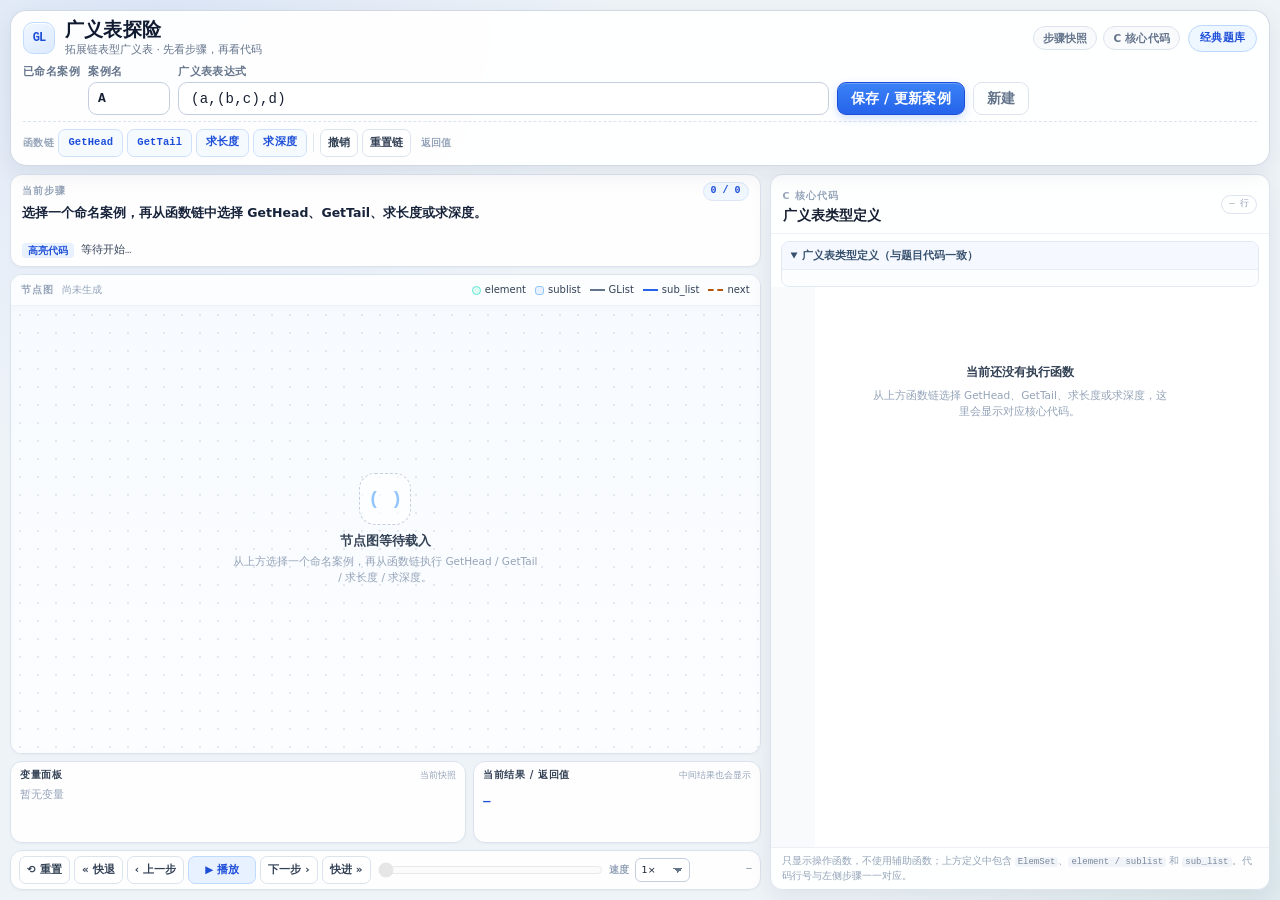
==== index.html @ a506e8ca "Initial commit" ====
<!DOCTYPE html>
<html lang="zh-CN">
<head>
  <meta charset="UTF-8">
  <meta name="viewport" content="width=device-width, initial-scale=1.0">
  <meta name="color-scheme" content="light">
  <title>广义表探险 · 扩展链表分步可视化</title>
  <link rel="stylesheet" href="style.css">
</head>
<body>
  <div class="app-shell">
    <header class="app-header">
      <div class="brand-row">
        <div class="brand">
          <div class="brand-mark" aria-hidden="true">GL</div>
          <div class="brand-copy">
            <h1>广义表探险</h1>
            <p>拓展链表型广义表 · 先看步骤，再看代码</p>
          </div>
        </div>
        <div class="header-actions">
          <div class="header-pills" aria-label="功能摘要">
            <span class="pill">步骤快照</span>
            <span class="pill">C 核心代码</span>
          </div>
          <button id="quizOpenBtn" class="pill pill-button pill-accent" type="button">经典题库</button>
        </div>
      </div>

      <form id="caseForm" class="case-row" autocomplete="off">
        <div class="case-picker">
          <span class="field-label">已命名案例</span>
          <div id="caseChips" class="case-chips" role="group" aria-label="选择已命名广义表案例"></div>
        </div>
        <label class="field case-name-field" for="caseNameInput">
          <span class="field-label">案例名</span>
          <input
            id="caseNameInput"
            name="caseName"
            type="text"
            maxlength="12"
            spellcheck="false"
            autocomplete="off"
            value="A"
            placeholder="A"
          >
        </label>
        <label class="field field-expression" for="exprInput">
          <span class="field-label">广义表表达式</span>
          <input
            id="exprInput"
            name="expression"
            type="text"
            value="(a,(b,c),d)"
            spellcheck="false"
            autocomplete="off"
            placeholder="例如：(a,(b,c),d)"
          >
        </label>
        <button id="saveCaseBtn" class="btn btn-primary" type="submit">保存 / 更新案例</button>
        <button id="newCaseBtn" class="btn btn-ghost" type="button">新建</button>
        <span id="caseFeedback" class="case-feedback" aria-live="polite"></span>
      </form>

      <div id="errorBanner" class="error-banner" role="alert" aria-live="polite" hidden></div>

      <section class="function-strip" aria-label="广义表函数链与返回值">
        <div class="function-buttons" id="functionButtons">
          <span class="strip-label">函数链</span>
          <button class="btn fn-btn" type="button" data-operation="head" title="取当前表的第一个元素">GetHead</button>
          <button class="btn fn-btn" type="button" data-operation="tail" title="取当前表首元素之后的剩余表">GetTail</button>
          <button class="btn fn-btn" type="button" data-operation="length" title="求当前表的顶层长度">求长度</button>
          <button class="btn fn-btn" type="button" data-operation="depth" title="求当前表的深度">求深度</button>
          <span class="function-separator" aria-hidden="true"></span>
          <button id="undoChainBtn" class="btn btn-control" type="button" title="撤销函数链最后一层">撤销</button>
          <button id="resetChainBtn" class="btn btn-control" type="button" title="回到当前命名案例">重置链</button>
        </div>
        <div class="chain-view">
          <span class="chain-caption">返回值</span>
          <div id="chainTrail" class="chain-trail" aria-live="polite"></div>
        </div>
      </section>
    </header>

    <main class="workspace">
      <section class="visual-column" aria-label="广义表可视化区">
        <section class="step-panel" aria-label="当前步骤">
          <div class="step-topline">
            <span class="eyebrow">当前步骤</span>
            <span id="stepCounter" class="step-counter">0 / 0</span>
          </div>
          <p id="stepDesc" class="step-desc">选择一个命名案例，再从函数链中选择 GetHead、GetTail、求长度或求深度。</p>
          <p class="code-hint-row">
            <span class="code-hint-label">高亮代码</span>
            <code id="codeHint">等待开始…</code>
          </p>
        </section>

        <section class="diagram-card" aria-label="节点图画布">
          <div class="diagram-toolbar">
            <div class="diagram-title">
              <span class="eyebrow">节点图</span>
              <span id="diagramSummary" class="diagram-summary">尚未生成</span>
            </div>
            <div class="legend" aria-label="图例">
              <span class="legend-item"><i class="legend-dot legend-dot-atom"></i>element</span>
              <span class="legend-item"><i class="legend-dot legend-dot-list"></i>sublist</span>
              <span class="legend-item"><i class="legend-line legend-line-root"></i>GList</span>
              <span class="legend-item"><i class="legend-line legend-line-child"></i>sub_list</span>
              <span class="legend-item"><i class="legend-line legend-line-next"></i>next</span>
            </div>
          </div>
          <div id="diagramViewport" class="diagram-viewport">
            <div id="diagramStage" class="diagram-stage">
              <div id="layerLayer" class="layer-layer" aria-hidden="true"></div>
              <svg id="edgeLayer" class="edge-layer" aria-hidden="true">
                <defs>
                  <marker id="arrow-root" viewBox="0 0 10 10" refX="8.5" refY="5" markerWidth="6" markerHeight="6" orient="auto-start-reverse">
                    <path d="M 0 0 L 10 5 L 0 10 z" fill="#64748b"></path>
                  </marker>
                  <marker id="arrow-child" viewBox="0 0 10 10" refX="8.5" refY="5" markerWidth="6" markerHeight="6" orient="auto-start-reverse">
                    <path d="M 0 0 L 10 5 L 0 10 z" fill="#2563eb"></path>
                  </marker>
                  <marker id="arrow-next" viewBox="0 0 10 10" refX="8.5" refY="5" markerWidth="6" markerHeight="6" orient="auto-start-reverse">
                    <path d="M 0 0 L 10 5 L 0 10 z" fill="#b45309"></path>
                  </marker>
                  <marker id="arrow-hot" viewBox="0 0 10 10" refX="8.5" refY="5" markerWidth="7" markerHeight="7" orient="auto-start-reverse">
                    <path d="M 0 0 L 10 5 L 0 10 z" fill="#dc2626"></path>
                  </marker>
                </defs>
              </svg>
              <div id="nodeLayer" class="node-layer"></div>
              <div id="laneLabel" class="lane-label" hidden>返回值</div>
            </div>
            <div id="canvasMetric" class="canvas-metric" hidden></div>
            <div id="canvasEmpty" class="canvas-empty">
              <span class="canvas-empty-mark" aria-hidden="true">( )</span>
              <strong>节点图等待载入</strong>
              <p>从上方选择一个命名案例，再从函数链执行 GetHead / GetTail / 求长度 / 求深度。</p>
            </div>
          </div>
        </section>

        <div class="state-grid">
          <section class="variables-panel" aria-label="变量面板">
            <div class="panel-heading">
              <h2>变量面板</h2>
              <span class="panel-note">当前快照</span>
            </div>
            <div id="variablesList" class="variables-list">
              <span class="muted">暂无变量</span>
            </div>
          </section>

          <section class="result-panel" aria-label="当前结果">
            <div class="panel-heading">
              <h2>当前结果 / 返回值</h2>
              <span class="panel-note">中间结果也会显示</span>
            </div>
            <div class="result-content">
              <span id="resultValue" class="result-value">—</span>
              <span id="returnNodeChip" class="return-node-chip" hidden></span>
            </div>
          </section>
        </div>

        <section class="playback-panel" aria-label="播放控制">
          <div class="control-buttons">
            <button id="resetBtn" class="btn btn-control" type="button" title="回到第一步并暂停">⟲ 重置</button>
            <button id="rewindBtn" class="btn btn-control" type="button" title="后退 5 步">« 快退</button>
            <button id="prevBtn" class="btn btn-control" type="button" title="上一步">‹ 上一步</button>
            <button id="playPauseBtn" class="btn btn-control btn-play" type="button" title="播放或暂停">▶ 播放</button>
            <button id="nextBtn" class="btn btn-control" type="button" title="下一步">下一步 ›</button>
            <button id="forwardBtn" class="btn btn-control" type="button" title="前进 5 步">快进 »</button>
          </div>
          <div class="timeline-row">
            <label class="sr-only" for="progressSlider">步骤进度</label>
            <input id="progressSlider" class="progress-slider" type="range" min="0" max="0" step="1" value="0" disabled>
            <label class="speed-label" for="speedSelect">速度</label>
            <select id="speedSelect" class="speed-select">
              <option value="0.5">0.5×</option>
              <option value="1" selected>1×</option>
              <option value="1.5">1.5×</option>
              <option value="2">2×</option>
            </select>
            <span id="stepProgressText" class="step-progress-text">—</span>
          </div>
        </section>
      </section>

      <aside class="code-column" aria-label="C 语言代码区">
        <div class="code-header">
          <div>
            <span class="eyebrow">C 核心代码</span>
            <h2 id="codeTitle">广义表类型定义</h2>
          </div>
          <span id="codeTotal" class="code-total">— 行</span>
        </div>
        <details id="typeDefDetails" class="type-def" open>
          <summary>广义表类型定义（与题目代码一致）</summary>
          <pre id="typeDefCode" class="type-def__code"></pre>
        </details>
        <div id="codeScroll" class="code-scroll" tabindex="0" aria-label="可滚动的当前操作核心代码">
          <div id="codeLines" class="code-lines"></div>
          <div id="codeEmpty" class="code-empty">
            <strong>当前还没有执行函数</strong>
            <span>从上方函数链选择 GetHead、GetTail、求长度或求深度，这里会显示对应核心代码。</span>
          </div>
        </div>
        <p class="code-footnote">只显示操作函数，不使用辅助函数；上方定义中包含 <code>ElemSet</code>、<code>element / sublist</code> 和 <code>sub_list</code>。代码行号与左侧步骤一一对应。</p>
      </aside>
    </main>
  </div>

  <div id="quizModal" class="quiz-modal" hidden>
    <div class="quiz-backdrop" data-quiz-close></div>
    <section class="quiz-dialog" role="dialog" aria-modal="true" aria-labelledby="quizTitle" aria-describedby="quizIntro">
      <header class="quiz-header">
        <div class="quiz-heading">
          <span class="eyebrow">经典题库 · 自主学习</span>
          <h2 id="quizTitle">广义表常见考点</h2>
          <p id="quizIntro">考研、期末与面试中的常见题型归纳。先思考，再展开答案；相关题目可以直接载入左侧分步演示。</p>
        </div>
        <button id="quizCloseBtn" class="btn btn-ghost quiz-close" type="button" aria-label="关闭经典题库">关闭</button>
      </header>
      <nav id="quizCategories" class="quiz-categories" aria-label="题库分类"></nav>
      <div id="quizList" class="quiz-list"></div>
      <footer class="quiz-footer">
        <strong>深度口径提示：</strong>左侧动画采用“层数口径”（原子计 1 层）；教材的“括号重数口径”通常会少一层。题目答案中会注明两种口径。
      </footer>
    </section>
  </div>

  <script src="app.js"></script>
</body>
</html>
---- style.css ----
/* =========================================================
   广义表探险 · 教学化分步可视化
   布局：顶部控制区 + 左侧节点/步骤区 + 右侧 C 代码区
   ========================================================= */

:root {
  --bg: #eef3f8;
  --surface: #ffffff;
  --surface-soft: #f8fafc;
  --surface-tint: #f5f9ff;
  --ink: #172033;
  --ink-soft: #334155;
  --muted: #64748b;
  --faint: #94a3b8;
  --line: #dbe3ee;
  --line-strong: #c4cfdd;

  --blue: #2563eb;
  --blue-deep: #1d4ed8;
  --blue-soft: #e8f1ff;
  --blue-line: #93c5fd;

  --teal: #0f766e;
  --teal-soft: #dff8f2;
  --teal-line: #5eead4;

  --amber: #b45309;
  --amber-soft: #fff4db;
  --amber-line: #f7c873;
  --hot: #ea580c;

  --danger: #b42318;
  --danger-soft: #fff0ee;
  --danger-line: #f4b4ad;

  --success: #157347;
  --success-soft: #e8f7ee;

  --shadow-sm: 0 1px 2px rgba(15, 23, 42, 0.04);
  --shadow-md: 0 8px 24px rgba(15, 23, 42, 0.07);
  --shadow-lg: 0 18px 50px rgba(15, 23, 42, 0.11);

  --radius-sm: 8px;
  --radius-md: 12px;
  --radius-lg: 16px;

  --sans: "Segoe UI", "Microsoft YaHei", "PingFang SC", system-ui, -apple-system, sans-serif;
  --mono: "Cascadia Mono", Consolas, "Courier New", monospace;
}

* {
  box-sizing: border-box;
}

html,
body {
  height: 100%;
}

body {
  margin: 0;
  overflow: hidden;
  color: var(--ink);
  background:
    radial-gradient(circle at 12% 0%, rgba(37, 99, 235, 0.09), transparent 29rem),
    radial-gradient(circle at 100% 100%, rgba(15, 118, 110, 0.07), transparent 26rem),
    var(--bg);
  font-family: var(--sans);
  font-size: 14px;
  line-height: 1.45;
  -webkit-font-smoothing: antialiased;
}

button,
input,
select {
  font: inherit;
  color: inherit;
}

button {
  cursor: pointer;
}

button:disabled {
  cursor: not-allowed;
}

code,
pre {
  font-family: var(--mono);
}

[hidden] {
  display: none !important;
}

.sr-only {
  position: absolute;
  width: 1px;
  height: 1px;
  padding: 0;
  margin: -1px;
  overflow: hidden;
  clip: rect(0, 0, 0, 0);
  white-space: nowrap;
  border: 0;
}

/* ---------- 整体框架 ---------- */

.app-shell {
  display: flex;
  flex-direction: column;
  gap: 8px;
  height: 100vh;
  height: 100dvh;
  min-height: 560px;
  padding: 10px;
}

.app-header {
  position: relative;
  z-index: 5;
  flex: 0 0 auto;
  padding: 8px 12px;
  border: 1px solid rgba(196, 207, 221, 0.78);
  border-radius: var(--radius-lg);
  background: rgba(255, 255, 255, 0.94);
  box-shadow: var(--shadow-md);
  backdrop-filter: blur(10px);
}

.brand-row {
  display: flex;
  align-items: center;
  justify-content: space-between;
  gap: 16px;
  min-height: 30px;
}

.brand {
  display: flex;
  align-items: center;
  gap: 10px;
  min-width: 0;
}

.brand-mark {
  display: grid;
  flex: 0 0 auto;
  place-items: center;
  width: 32px;
  height: 32px;
  border: 1px solid #bfdbfe;
  border-radius: 10px;
  color: var(--blue-deep);
  background: linear-gradient(145deg, #f0f7ff, #dbeafe);
  box-shadow: inset 0 1px 0 #fff;
  font-family: var(--mono);
  font-size: 12px;
  font-weight: 800;
  letter-spacing: -0.08em;
}

.brand-copy {
  min-width: 0;
}

.brand-copy h1 {
  margin: 0;
  color: #101b31;
  font-size: 19px;
  font-weight: 750;
  letter-spacing: 0.01em;
  line-height: 1.15;
}

.brand-copy p {
  margin: 1px 0 0;
  overflow: hidden;
  color: var(--muted);
  font-size: 11px;
  text-overflow: ellipsis;
  white-space: nowrap;
}

.header-actions {
  display: flex;
  flex: 0 0 auto;
  align-items: center;
  gap: 8px;
}

.header-pills {
  display: flex;
  flex-wrap: wrap;
  gap: 6px;
  justify-content: flex-end;
}

.pill {
  display: inline-flex;
  align-items: center;
  height: 24px;
  padding: 0 9px;
  border: 1px solid var(--line);
  border-radius: 999px;
  color: var(--muted);
  background: var(--surface-soft);
  font-size: 10.5px;
  font-weight: 650;
  letter-spacing: 0.02em;
  white-space: nowrap;
}

.pill-accent {
  border-color: #c7ddff;
  color: var(--blue-deep);
  background: var(--blue-soft);
}

.pill-button {
  height: 27px;
  padding: 0 11px;
  border-color: #bcd7ff;
  background: #eef6ff;
  font-size: 11px;
  cursor: pointer;
  transition: background 150ms ease, border-color 150ms ease, transform 120ms ease;
}

.pill-button:hover {
  border-color: var(--blue);
  background: #dfeeff;
  transform: translateY(-1px);
}

.pill-button:focus-visible {
  outline: 3px solid rgba(37, 99, 235, 0.22);
  outline-offset: 2px;
}

/* ---------- 输入与操作 ---------- */

.runner-row {
  display: flex;
  align-items: flex-end;
  gap: 8px;
  margin-top: 6px;
}

.field {
  display: flex;
  flex-direction: column;
  gap: 3px;
  min-width: 0;
}

.field-expression {
  flex: 1 1 auto;
}

.field-operation {
  flex: 0 0 166px;
}

.field-label {
  color: var(--muted);
  font-size: 10.5px;
  font-weight: 700;
  letter-spacing: 0.04em;
}

input[type="text"],
select {
  height: 33px;
  min-width: 0;
  border: 1px solid var(--line-strong);
  border-radius: 9px;
  outline: none;
  background: #fff;
  color: var(--ink);
  transition: border-color 150ms ease, box-shadow 150ms ease, background 150ms ease;
}

input[type="text"] {
  width: 100%;
  padding: 0 12px;
  font-family: var(--mono);
  font-size: 14px;
  letter-spacing: 0.015em;
}

input[type="text"]::placeholder {
  color: #a3afbf;
}

select {
  width: 100%;
  padding: 0 31px 0 10px;
  appearance: none;
  background-image:
    linear-gradient(45deg, transparent 50%, var(--muted) 50%),
    linear-gradient(135deg, var(--muted) 50%, transparent 50%);
  background-position:
    calc(100% - 15px) 15px,
    calc(100% - 10px) 15px;
  background-repeat: no-repeat;
  background-size: 5px 5px, 5px 5px;
  font-size: 13px;
}

input[type="text"]:focus,
select:focus-visible {
  border-color: var(--blue);
  box-shadow: 0 0 0 3px rgba(37, 99, 235, 0.12);
}

input[type="text"][aria-invalid="true"] {
  border-color: var(--danger-line);
  background: #fffafa;
  box-shadow: 0 0 0 3px rgba(180, 35, 24, 0.08);
}

input[type="text"][aria-invalid="true"]:focus {
  border-color: var(--danger);
}

.btn {
  display: inline-flex;
  align-items: center;
  justify-content: center;
  gap: 5px;
  height: 33px;
  padding: 0 13px;
  border: 1px solid transparent;
  border-radius: 9px;
  font-weight: 650;
  letter-spacing: 0.01em;
  user-select: none;
  transition:
    background 150ms ease,
    border-color 150ms ease,
    color 150ms ease,
    box-shadow 150ms ease,
    transform 120ms ease;
}

.btn:hover:not(:disabled) {
  transform: translateY(-1px);
}

.btn:active:not(:disabled) {
  transform: translateY(0);
}

.btn:focus-visible,
.quiz-tab:focus-visible,
.quiz-action:focus-visible,
.code-nav-btn:focus-visible,
.progress-slider:focus-visible {
  outline: 3px solid rgba(37, 99, 235, 0.22);
  outline-offset: 2px;
}

.btn:disabled {
  opacity: 0.42;
  transform: none;
  box-shadow: none;
}

.btn-primary {
  border-color: #1d4ed8;
  color: #fff;
  background: linear-gradient(180deg, #3b82f6, #2563eb);
  box-shadow: 0 3px 9px rgba(37, 99, 235, 0.22), inset 0 1px 0 rgba(255, 255, 255, 0.24);
}

.btn-primary:hover:not(:disabled) {
  background: linear-gradient(180deg, #3f86f8, #1f57d8);
}

.btn-start {
  flex: 0 0 auto;
  height: 33px;
  padding: 0 17px;
  white-space: nowrap;
}

.btn-icon {
  font-size: 10px;
  transform: translateY(0.5px);
}

.btn-secondary {
  border-color: var(--blue-line);
  color: var(--blue-deep);
  background: var(--blue-soft);
}

.btn-secondary:hover:not(:disabled) {
  border-color: var(--blue);
  background: #dbeafe;
}

.btn-ghost {
  border-color: var(--line);
  color: var(--muted);
  background: transparent;
}

.btn-ghost:hover:not(:disabled) {
  border-color: var(--line-strong);
  color: var(--ink-soft);
  background: var(--surface-soft);
}

.btn-small {
  height: 26px;
  padding: 0 8px;
  border-radius: 7px;
  font-size: 11px;
}

.input-hint {
  flex: 0 0 auto;
  max-width: 180px;
  margin: 0 0 3px;
  color: var(--faint);
  font-size: 10.5px;
  line-height: 1.35;
}

.input-hint code {
  color: var(--muted);
  font-size: 10.5px;
}

/* ---------- 命名案例与函数链 ---------- */

.case-row {
  display: flex;
  align-items: flex-end;
  gap: 8px;
  margin-top: 6px;
}

.case-picker {
  display: flex;
  flex: 0 0 auto;
  flex-direction: column;
  gap: 3px;
  min-width: 0;
}

.case-chips {
  display: flex;
  align-items: center;
  gap: 4px;
  min-height: 33px;
  max-width: 220px;
  overflow-x: auto;
  padding: 2px 0;
  scrollbar-width: thin;
}

.case-chip {
  flex: 0 0 auto;
  height: 25px;
  padding: 0 8px;
  border: 1px solid var(--line);
  border-radius: 7px;
  color: var(--muted);
  background: #fbfdff;
  font-family: var(--mono);
  font-size: 10px;
  font-weight: 750;
  white-space: nowrap;
  transition: background 150ms ease, border-color 150ms ease, color 150ms ease;
}

.case-chip:hover {
  border-color: var(--blue-line);
  color: var(--blue-deep);
  background: var(--blue-soft);
}

.case-chip.is-active {
  border-color: var(--blue);
  color: #fff;
  background: var(--blue);
}

.case-name-field {
  flex: 0 0 82px;
}

.case-name-field input {
  padding: 0 9px;
  font-family: var(--mono);
  font-size: 13px;
  font-weight: 700;
}

.case-row .btn {
  flex: 0 0 auto;
  height: 33px;
}

.case-feedback {
  flex: 1 1 80px;
  min-width: 0;
  max-width: 220px;
  overflow: hidden;
  padding-bottom: 8px;
  color: var(--success);
  font-size: 10.5px;
  font-weight: 650;
  text-overflow: ellipsis;
  white-space: nowrap;
}

.case-feedback.is-error {
  color: var(--danger);
}

.function-strip {
  display: flex;
  align-items: center;
  gap: 10px;
  min-height: 36px;
  margin-top: 6px;
  padding-top: 6px;
  border-top: 1px dashed var(--line);
}

.function-buttons {
  display: flex;
  flex: 0 0 auto;
  align-items: center;
  gap: 4px;
  min-width: 0;
}

.strip-label {
  flex: 0 0 auto;
  color: var(--faint);
  font-size: 9.5px;
  font-weight: 750;
  letter-spacing: 0.05em;
  white-space: nowrap;
}

.fn-btn {
  height: 28px;
  padding: 0 9px;
  border: 1px solid #cfe0fa;
  border-radius: 7px;
  color: var(--blue-deep);
  background: #f5faff;
  font-family: var(--mono);
  font-size: 10.5px;
  font-weight: 700;
  white-space: nowrap;
}

.fn-btn:hover:not(:disabled) {
  border-color: var(--blue);
  background: var(--blue-soft);
}

.fn-btn:disabled {
  opacity: 0.42;
}

.function-separator {
  width: 1px;
  height: 19px;
  margin: 0 2px;
  background: #e2e8f0;
}

.function-buttons .btn-control {
  height: 28px;
}

.chain-view {
  display: flex;
  flex: 1 1 auto;
  align-items: center;
  gap: 6px;
  min-width: 0;
  overflow: hidden;
}

.chain-caption {
  flex: 0 0 auto;
  color: var(--faint);
  font-size: 9.5px;
  font-weight: 700;
  white-space: nowrap;
}

.chain-trail {
  display: flex;
  flex: 1 1 auto;
  align-items: center;
  gap: 4px;
  min-width: 0;
  overflow-x: auto;
  padding: 2px 0;
  scrollbar-width: thin;
}

.chain-node {
  display: inline-flex;
  flex: 0 0 auto;
  align-items: center;
  gap: 5px;
  max-width: 270px;
  height: 25px;
  padding: 0 7px;
  border: 1px solid #dce7f3;
  border-radius: 6px;
  color: var(--ink-soft);
  background: #fbfdff;
  font-size: 9.5px;
  cursor: pointer;
  transition: border-color 150ms ease, background 150ms ease;
}

.chain-node:hover {
  border-color: var(--blue-line);
  background: #f5faff;
}

.chain-node.is-current {
  border-color: #efc47d;
  background: #fff9ed;
}

.chain-node__op {
  flex: 0 0 auto;
  color: var(--blue-deep);
  font-family: var(--mono);
  font-weight: 750;
}

.chain-node__value {
  overflow: hidden;
  color: var(--ink-soft);
  font-family: var(--mono);
  text-overflow: ellipsis;
  white-space: nowrap;
}

.chain-arrow {
  flex: 0 0 auto;
  color: #a9b5c5;
  font-family: var(--mono);
  font-size: 10px;
}

.chain-empty {
  color: var(--faint);
  font-size: 10px;
}

/* ---------- 错误提示 ---------- */

.error-banner {
  margin-top: 8px;
  padding: 7px 10px;
  border: 1px solid var(--danger-line);
  border-radius: 8px;
  color: var(--danger);
  background: var(--danger-soft);
  font-size: 12px;
  font-weight: 550;
}

.error-banner::before {
  content: "! ";
  font-weight: 800;
}

/* ---------- 工作区 60 / 40 ---------- */

.workspace {
  display: grid;
  flex: 1 1 auto;
  grid-template-columns: minmax(0, 3fr) minmax(0, 2fr);
  gap: 9px;
  min-height: 0;
}

.visual-column {
  display: grid;
  grid-template-rows: auto minmax(0, 1fr) auto auto;
  gap: 7px;
  min-height: 0;
  min-width: 0;
}

.eyebrow {
  color: var(--faint);
  font-size: 9.5px;
  font-weight: 800;
  letter-spacing: 0.11em;
  text-transform: uppercase;
}

.muted {
  color: var(--faint);
  font-size: 11px;
}

/* ---------- 步骤信息 ---------- */

.step-panel {
  min-width: 0;
  padding: 7px 11px 8px;
  border: 1px solid var(--line);
  border-radius: var(--radius-md);
  background: rgba(255, 255, 255, 0.95);
  box-shadow: var(--shadow-sm);
}

.step-topline {
  display: flex;
  align-items: center;
  justify-content: space-between;
  gap: 10px;
}

.step-counter {
  padding: 1px 7px;
  border: 1px solid #dbe7f7;
  border-radius: 999px;
  color: var(--blue-deep);
  background: #f1f7ff;
  font-family: var(--mono);
  font-size: 10px;
  font-weight: 700;
  white-space: nowrap;
}

.step-desc {
  display: -webkit-box;
  min-height: 35px;
  margin: 3px 0 4px;
  overflow: hidden;
  color: #17233a;
  font-size: 12.5px;
  font-weight: 650;
  line-height: 1.4;
  -webkit-box-orient: vertical;
  -webkit-line-clamp: 2;
}

.code-hint-row {
  display: flex;
  align-items: center;
  gap: 7px;
  min-width: 0;
  margin: 0;
  color: var(--muted);
  font-size: 10.5px;
}

.code-hint-label {
  flex: 0 0 auto;
  padding: 1px 6px;
  border-radius: 4px;
  color: var(--blue-deep);
  background: var(--blue-soft);
  font-size: 9.5px;
  font-weight: 750;
}

.code-hint-row code {
  min-width: 0;
  overflow: hidden;
  color: var(--ink-soft);
  font-size: 10.5px;
  text-overflow: ellipsis;
  white-space: nowrap;
}

/* ---------- 节点图 ---------- */

.diagram-card {
  display: flex;
  flex-direction: column;
  min-height: 0;
  min-width: 0;
  border: 1px solid var(--line);
  border-radius: var(--radius-md);
  background: rgba(255, 255, 255, 0.97);
  box-shadow: var(--shadow-sm);
  overflow: hidden;
}

.diagram-toolbar {
  display: flex;
  flex: 0 0 auto;
  align-items: center;
  justify-content: space-between;
  gap: 10px;
  min-height: 31px;
  padding: 4px 10px;
  border-bottom: 1px solid #eef2f7;
  background: #fbfdff;
}

.diagram-title {
  display: flex;
  align-items: baseline;
  gap: 8px;
  min-width: 0;
}

.diagram-summary {
  overflow: hidden;
  color: var(--faint);
  font-family: var(--mono);
  font-size: 10px;
  text-overflow: ellipsis;
  white-space: nowrap;
}

.legend {
  display: flex;
  flex: 0 0 auto;
  align-items: center;
  gap: 9px;
  color: var(--ink-soft);
  font-size: 10px;
}

.legend-item {
  display: inline-flex;
  align-items: center;
  gap: 4px;
  white-space: nowrap;
}

.legend-dot {
  display: inline-block;
  width: 9px;
  height: 9px;
  border-radius: 3px;
  border: 1px solid transparent;
}

.legend-dot-atom {
  border-color: var(--teal-line);
  border-radius: 50%;
  background: var(--teal-soft);
}

.legend-dot-list {
  border-color: var(--blue-line);
  background: var(--blue-soft);
}

.legend-line {
  display: inline-block;
  width: 15px;
  height: 0;
  border-top: 2px solid #2563eb;
}

.legend-line-root {
  border-top-color: #64748b;
}

.legend-line-next {
  border-top-color: #b45309;
  border-top-style: dashed;
}

.diagram-viewport {
  position: relative;
  flex: 1 1 auto;
  min-height: 170px;
  overflow: hidden;
  background-color: #fbfdff;
  background-image:
    radial-gradient(circle, rgba(148, 163, 184, 0.22) 1px, transparent 1.2px),
    linear-gradient(180deg, rgba(239, 246, 255, 0.32), rgba(255, 255, 255, 0.12));
  background-position: 0 0, 0 0;
  background-size: 18px 18px, 100% 100%;
}

.diagram-viewport::after {
  content: "";
  position: absolute;
  inset: 0;
  border-radius: inherit;
  box-shadow: inset 0 1px 9px rgba(15, 23, 42, 0.025);
  pointer-events: none;
}

.diagram-stage {
  position: absolute;
  top: 0;
  left: 0;
  width: 600px;
  height: 300px;
  transform-origin: 0 0;
  transition: transform 220ms ease;
}

.layer-layer {
  position: absolute;
  z-index: 0;
  inset: 0;
  pointer-events: none;
}

.layer-guide {
  position: absolute;
  left: 0;
  right: 0;
  height: 0;
  pointer-events: none;
}

.layer-guide__label {
  position: absolute;
  left: 9px;
  top: 0;
  transform: translateY(-50%);
  padding: 2px 6px;
  border: 1px solid #dce8f7;
  border-radius: 5px;
  color: #738299;
  background: rgba(250, 253, 255, 0.94);
  font-family: var(--mono);
  font-size: 8px;
  font-weight: 700;
  letter-spacing: 0.02em;
  white-space: nowrap;
  transition: color 160ms ease, border-color 160ms ease, background 160ms ease;
}

.layer-guide__line {
  position: absolute;
  left: 60px;
  right: 14px;
  top: 0;
  border-top: 1px dashed rgba(96, 165, 250, 0.22);
  transition: border-color 160ms ease;
}

.layer-guide.is-current .layer-guide__label {
  border-color: #f4bd67;
  color: var(--amber);
  background: #fff9ec;
}

.layer-guide.is-current .layer-guide__line {
  border-top-style: solid;
  border-top-color: rgba(234, 88, 12, 0.38);
}

.edge-layer {
  position: absolute;
  z-index: 1;
  inset: 0;
  width: 100%;
  height: 100%;
  overflow: visible;
  pointer-events: none;
}

.node-layer {
  position: absolute;
  z-index: 2;
  inset: 0;
}

.lane-label {
  position: absolute;
  z-index: 4;
  transform: translate(-50%, -50%);
  padding: 2px 7px;
  border: 1px dashed var(--amber-line);
  border-radius: 999px;
  color: var(--amber);
  background: rgba(255, 247, 232, 0.94);
  font-size: 9.5px;
  font-weight: 750;
  letter-spacing: 0.04em;
  white-space: nowrap;
}

.canvas-metric {
  position: absolute;
  z-index: 8;
  top: 10px;
  right: 12px;
  display: inline-flex;
  align-items: center;
  gap: 5px;
  padding: 4px 10px;
  border: 1px solid #bcd7ff;
  border-radius: 999px;
  color: var(--blue-deep);
  background: rgba(244, 250, 255, 0.95);
  box-shadow: 0 3px 10px rgba(37, 99, 235, 0.09);
  font-family: var(--mono);
  font-size: 10.5px;
  font-weight: 800;
  pointer-events: none;
}

.canvas-metric.is-depth {
  border-color: #f1d19d;
  color: #9a5a11;
  background: rgba(255, 250, 240, 0.96);
  box-shadow: 0 3px 10px rgba(180, 83, 9, 0.1);
}

.canvas-empty {
  position: absolute;
  inset: 0;
  z-index: 1;
  display: flex;
  flex-direction: column;
  align-items: center;
  justify-content: center;
  padding: 18px;
  color: var(--muted);
  text-align: center;
  pointer-events: none;
}

.canvas-empty-mark {
  display: grid;
  place-items: center;
  width: 52px;
  height: 52px;
  margin-bottom: 7px;
  border: 1px dashed var(--line-strong);
  border-radius: 16px;
  color: var(--blue-line);
  background: rgba(255, 255, 255, 0.63);
  font-family: var(--mono);
  font-size: 19px;
  font-weight: 600;
}

.canvas-empty strong {
  color: var(--ink-soft);
  font-size: 12.5px;
}

.canvas-empty p {
  max-width: 310px;
  margin: 4px 0 0;
  color: var(--faint);
  font-size: 10.5px;
  line-height: 1.5;
}

/* ---------- 节点 ---------- */

.gl-node {
  position: absolute;
  z-index: 2;
  display: flex;
  flex-direction: column;
  align-items: center;
  justify-content: center;
  width: 76px;
  height: 60px;
  padding: 4px 7px;
  overflow: visible;
  border: 2px solid var(--line-strong);
  border-radius: 13px;
  color: var(--ink);
  background: #fff;
  box-shadow: 0 3px 8px rgba(15, 23, 42, 0.1);
  transform-origin: 50% 50%;
  transition:
    transform 190ms cubic-bezier(0.2, 0.8, 0.2, 1),
    border-color 190ms ease,
    background 190ms ease,
    box-shadow 190ms ease,
    opacity 190ms ease,
    filter 190ms ease;
  will-change: transform;
  user-select: none;
}

.gl-node--atom {
  border-color: #2dd4bf;
  border-radius: 50%;
  background: linear-gradient(180deg, #f0fffc, #bff7ea);
}

.gl-node--list {
  border-color: #60a5fa;
  background: linear-gradient(180deg, #f4f9ff, #cfe5ff);
}

.gl-node--root {
  z-index: 3;
  border-color: #64748b;
  border-radius: 12px;
  background: linear-gradient(180deg, #f8fafc, #e2e8f0);
  box-shadow: 0 3px 9px rgba(51, 65, 85, 0.14);
}

.gl-node--root .node-main {
  color: #334155;
  font-family: var(--mono);
  font-size: 21px;
}

.gl-node--root .node-tag {
  color: #52637a;
}

.gl-node--synthetic {
  z-index: 3;
  border-style: dashed;
  border-color: #f0b64d;
  border-radius: 13px;
  background: linear-gradient(180deg, #fffdf6, #ffe8b4);
}

.node-id {
  max-width: 100%;
  overflow: hidden;
  color: #4d6079;
  font-family: var(--mono);
  font-size: 10px;
  font-weight: 800;
  letter-spacing: 0.025em;
  line-height: 1.1;
  text-overflow: ellipsis;
  white-space: nowrap;
}

.node-main {
  max-width: 100%;
  overflow: hidden;
  margin: 2px 0;
  color: #172033;
  font-size: 19px;
  font-weight: 800;
  line-height: 1.08;
  text-overflow: ellipsis;
  white-space: nowrap;
}

.gl-node--atom .node-main {
  color: #075e56;
  font-family: var(--mono);
  font-size: 20px;
}

.gl-node--list .node-main {
  color: #1e4f9c;
  font-size: 16px;
}

.gl-node--synthetic .node-main {
  color: #96500a;
  font-size: 14px;
}

.node-tag {
  max-width: 100%;
  overflow: hidden;
  color: #5d6e84;
  font-family: var(--mono);
  font-size: 8.5px;
  font-weight: 700;
  letter-spacing: 0.02em;
  line-height: 1.1;
  text-overflow: ellipsis;
  white-space: nowrap;
}

.node-child-ref {
  max-width: 100%;
  overflow: hidden;
  color: #9a5a11;
  font-family: var(--mono);
  font-size: 8px;
  font-weight: 650;
  line-height: 1.1;
  text-overflow: ellipsis;
  white-space: nowrap;
}

.node-badge {
  position: absolute;
  z-index: 4;
  top: -8px;
  left: -8px;
  display: inline-flex;
  align-items: center;
  justify-content: center;
  min-width: 21px;
  height: 21px;
  padding: 0 5px;
  border: 2px solid #fff;
  border-radius: 999px;
  color: #fff;
  background: #2563eb;
  box-shadow: 0 3px 7px rgba(37, 99, 235, 0.26);
  font-family: var(--mono);
  font-size: 9px;
  font-weight: 800;
  line-height: 1;
  white-space: nowrap;
  pointer-events: none;
}

.node-badge--depth {
  background: #d97706;
  box-shadow: 0 3px 7px rgba(180, 83, 9, 0.24);
}

.gl-node.is-pending {
  opacity: 0.76;
  filter: saturate(0.45);
}

.gl-node.is-active {
  z-index: 6;
  border-color: var(--hot);
  background: #fff0d4;
  box-shadow:
    0 0 0 5px rgba(234, 88, 12, 0.2),
    0 10px 24px rgba(234, 88, 12, 0.28);
  transform: scale(1.1);
}

.gl-node.is-active .node-tag,
.gl-node.is-active .node-id {
  color: #9a3412;
}

.gl-node.is-visited:not(.is-active) {
  border-color: #0f8a7d;
  background: linear-gradient(180deg, #e8fff9, #b8f3e4);
  box-shadow:
    0 0 0 3px rgba(15, 118, 110, 0.18),
    0 3px 8px rgba(15, 118, 110, 0.14);
}

.gl-node.is-visited:not(.is-active)::after {
  content: "✓";
  position: absolute;
  top: -7px;
  right: -7px;
  display: grid;
  place-items: center;
  width: 17px;
  height: 17px;
  border: 2px solid #fff;
  border-radius: 50%;
  color: #fff;
  background: #0f8a7d;
  box-shadow: 0 2px 5px rgba(15, 118, 110, 0.25);
  font-family: var(--sans);
  font-size: 10px;
  font-weight: 800;
  line-height: 1;
  pointer-events: none;
}

.gl-node.is-returned {
  outline: 2px dashed #d97706;
  outline-offset: 4px;
}

.gl-node.is-new {
  animation: node-in 220ms ease both;
}

@keyframes node-in {
  from {
    opacity: 0;
    filter: blur(2px);
  }
  to {
    opacity: 1;
    filter: blur(0);
  }
}

/* ---------- SVG 连线 ---------- */

.edge-group path {
  fill: none;
  stroke-linecap: round;
  stroke-linejoin: round;
  transition: stroke 160ms ease, stroke-width 160ms ease, opacity 160ms ease;
}

.edge-group--child path {
  stroke: #2563eb;
  stroke-width: 2.2;
}

.edge-group--root path {
  stroke: #64748b;
  stroke-width: 2;
}

.edge-group--next path {
  stroke: #b45309;
  stroke-width: 2;
  stroke-dasharray: 6 4;
}

.edge-group.is-hot path {
  stroke: #dc2626;
  stroke-width: 4.2;
  stroke-dasharray: 7 4;
  animation: dash-flow 700ms linear infinite;
}

.edge-label-bg {
  fill: rgba(255, 255, 255, 0.96);
  stroke-width: 1;
  transition: stroke 160ms ease, fill 160ms ease;
}

.edge-label {
  font-family: var(--mono);
  font-size: 8px;
  font-weight: 800;
  letter-spacing: 0.01em;
  text-anchor: middle;
  pointer-events: none;
  transition: fill 160ms ease;
}

.edge-group--child .edge-label-bg {
  stroke: #a9c9f5;
}

.edge-group--child .edge-label {
  fill: #1d4ed8;
}

.edge-group--root .edge-label-bg {
  stroke: #cbd5e1;
}

.edge-group--root .edge-label {
  fill: #475569;
}

.edge-group--next .edge-label-bg {
  stroke: #e5c18f;
}

.edge-group--next .edge-label {
  fill: #9a5a11;
}

.edge-group.is-hot .edge-label-bg {
  fill: #fff1ef;
  stroke: #ef8b7f;
}

.edge-group.is-hot .edge-label {
  fill: #b91c1c;
}

@keyframes dash-flow {
  to {
    stroke-dashoffset: -22;
  }
}

/* ---------- 变量与结果 ---------- */

.state-grid {
  display: grid;
  grid-template-columns: minmax(0, 1.35fr) minmax(220px, 0.85fr);
  gap: 7px;
  height: 82px;
  min-height: 0;
}

.variables-panel,
.result-panel {
  min-width: 0;
  min-height: 0;
  padding: 6px 9px 6px;
  border: 1px solid var(--line);
  border-radius: var(--radius-md);
  background: rgba(255, 255, 255, 0.96);
  box-shadow: var(--shadow-sm);
  overflow: hidden;
}

.panel-heading {
  display: flex;
  align-items: center;
  justify-content: space-between;
  gap: 8px;
  margin-bottom: 4px;
}

.panel-heading h2 {
  margin: 0;
  color: var(--ink-soft);
  font-size: 10px;
  font-weight: 800;
  letter-spacing: 0.06em;
}

.panel-note {
  overflow: hidden;
  color: var(--faint);
  font-size: 8.5px;
  text-overflow: ellipsis;
  white-space: nowrap;
}

.variables-list {
  display: flex;
  align-content: flex-start;
  align-items: flex-start;
  flex-wrap: wrap;
  gap: 4px;
  max-height: 51px;
  overflow: auto;
  scrollbar-width: thin;
}

.var-chip {
  display: inline-flex;
  align-items: stretch;
  max-width: 100%;
  border: 1px solid #e2e9f2;
  border-radius: 6px;
  overflow: hidden;
  background: #fbfdff;
  font-family: var(--mono);
  font-size: 9.5px;
  line-height: 1.45;
}

.var-key {
  flex: 0 0 auto;
  padding: 1px 5px;
  color: #61718a;
  background: #f1f5fa;
  font-weight: 700;
}

.var-value {
  overflow: hidden;
  max-width: 180px;
  padding: 1px 6px;
  color: var(--ink-soft);
  text-overflow: ellipsis;
  white-space: nowrap;
}

.result-panel {
  display: flex;
  flex-direction: column;
}

.result-content {
  display: flex;
  align-items: center;
  gap: 7px;
  min-height: 33px;
  min-width: 0;
  overflow: auto;
}

.result-value {
  flex: 1 1 auto;
  overflow: hidden;
  color: var(--blue-deep);
  font-family: var(--mono);
  font-size: 12px;
  font-weight: 700;
  line-height: 1.45;
  overflow-wrap: anywhere;
  white-space: pre-wrap;
}

.result-value.is-error {
  color: var(--danger);
}

.return-node-chip {
  display: inline-flex;
  flex: 0 0 auto;
  align-items: center;
  max-width: 150px;
  padding: 2px 7px;
  border: 1px dashed var(--amber-line);
  border-radius: 999px;
  color: var(--amber);
  background: #fff9ed;
  font-family: var(--mono);
  font-size: 9px;
  font-weight: 700;
  overflow: hidden;
  text-overflow: ellipsis;
  white-space: nowrap;
}

/* ---------- 播放控制 ---------- */

.playback-panel {
  display: flex;
  align-items: center;
  gap: 7px;
  padding: 5px 8px;
  border: 1px solid var(--line);
  border-radius: var(--radius-md);
  background: rgba(255, 255, 255, 0.96);
  box-shadow: var(--shadow-sm);
}

.control-buttons {
  display: flex;
  flex: 0 0 auto;
  flex-wrap: nowrap;
  gap: 4px;
}

.btn-control {
  height: 28px;
  padding: 0 7px;
  border-color: var(--line);
  border-radius: 7px;
  color: var(--ink-soft);
  background: #fff;
  font-size: 10.5px;
  font-weight: 650;
  white-space: nowrap;
}

.btn-control:hover:not(:disabled) {
  border-color: var(--blue-line);
  color: var(--blue-deep);
  background: var(--blue-soft);
}

.btn-play {
  min-width: 68px;
  border-color: #bfdbfe;
  color: var(--blue-deep);
  background: var(--blue-soft);
}

.btn-play.is-playing {
  border-color: var(--amber-line);
  color: var(--amber);
  background: var(--amber-soft);
}

.timeline-row {
  display: flex;
  flex: 1 1 auto;
  align-items: center;
  gap: 6px;
  min-width: 0;
  margin-top: 0;
}

.progress-slider {
  flex: 1 1 auto;
  min-width: 60px;
  height: 14px;
  margin: 0;
  accent-color: var(--blue);
  cursor: pointer;
}

.progress-slider:disabled {
  cursor: not-allowed;
  opacity: 0.45;
}

.speed-label {
  flex: 0 0 auto;
  color: var(--faint);
  font-size: 9.5px;
  font-weight: 650;
}

.speed-select {
  width: 55px;
  height: 24px;
  padding-left: 6px;
  background-position:
    calc(100% - 11px) 9px,
    calc(100% - 6px) 9px;
  border-radius: 6px;
  font-size: 9.5px;
}

.step-progress-text {
  flex: 0 0 auto;
  min-width: 56px;
  color: var(--muted);
  font-family: var(--mono);
  font-size: 9px;
  text-align: right;
  white-space: nowrap;
}

/* ---------- 代码区 ---------- */

.code-column {
  display: flex;
  flex-direction: column;
  min-width: 0;
  min-height: 0;
  border: 1px solid var(--line);
  border-radius: var(--radius-md);
  background: rgba(255, 255, 255, 0.97);
  box-shadow: var(--shadow-md);
  overflow: hidden;
}

.code-header {
  display: flex;
  flex: 0 0 auto;
  align-items: center;
  justify-content: space-between;
  gap: 12px;
  padding: 9px 12px 7px;
  border-bottom: 1px solid #edf1f6;
}

.code-header h2 {
  margin: 1px 0 0;
  color: var(--ink);
  font-size: 14px;
  font-weight: 750;
  letter-spacing: 0.01em;
}

.code-total {
  padding: 2px 7px;
  border: 1px solid var(--line);
  border-radius: 999px;
  color: var(--faint);
  font-family: var(--mono);
  font-size: 9px;
  white-space: nowrap;
}

.type-def {
  flex: 0 0 auto;
  margin: 7px 10px 0;
  overflow: hidden;
  border: 1px solid #e1e9f3;
  border-radius: 8px;
  background: #fbfdff;
}

.type-def summary {
  padding: 6px 9px;
  color: #38516f;
  background: #f5f9ff;
  font-size: 10.5px;
  font-weight: 700;
  cursor: pointer;
  user-select: none;
}

.type-def[open] summary {
  border-bottom: 1px solid #e7eef7;
}

.type-def__code {
  max-height: 208px;
  margin: 0;
  padding: 8px 10px;
  overflow: auto;
  color: #334155;
  background: #fbfdff;
  font-family: var(--mono);
  font-size: 10px;
  line-height: 1.5;
  white-space: pre;
  scrollbar-width: thin;
}

.code-empty {
  display: flex;
  flex-direction: column;
  align-items: center;
  justify-content: center;
  gap: 5px;
  min-height: 160px;
  padding: 20px;
  color: var(--faint);
  text-align: center;
}

.code-empty strong {
  color: var(--ink-soft);
  font-size: 12px;
}

.code-empty span {
  max-width: 300px;
  font-size: 10.5px;
  line-height: 1.55;
}

.code-nav {
  display: flex;
  flex: 0 0 auto;
  gap: 4px;
  padding: 6px 10px;
  overflow-x: auto;
  border-bottom: 1px solid #edf1f6;
  background: #fbfdff;
  scrollbar-width: thin;
}

.code-nav-btn {
  flex: 0 0 auto;
  height: 25px;
  padding: 0 8px;
  border: 1px solid transparent;
  border-radius: 6px;
  color: var(--muted);
  background: transparent;
  font-size: 10px;
  font-weight: 650;
  white-space: nowrap;
  transition: background 150ms ease, color 150ms ease, border-color 150ms ease;
}

.code-nav-btn:hover {
  border-color: var(--line);
  color: var(--ink-soft);
  background: #fff;
}

.code-nav-btn.is-active {
  border-color: #cfe0fa;
  color: var(--blue-deep);
  background: var(--blue-soft);
}

.code-scroll {
  position: relative;
  flex: 1 1 auto;
  min-height: 0;
  overflow: auto;
  overscroll-behavior: contain;
  background:
    linear-gradient(90deg, #f8fafc 0, #f8fafc 44px, #fff 44px, #fff 100%);
  scrollbar-width: thin;
  scrollbar-color: #c8d4e4 transparent;
}

.code-scroll:focus-visible {
  outline: 2px solid rgba(37, 99, 235, 0.22);
  outline-offset: -2px;
}

.code-lines {
  min-width: 100%;
  width: max-content;
  padding: 5px 0 20px;
  color: #27364e;
  font-family: var(--mono);
  font-size: 11.5px;
  line-height: 1.58;
  tab-size: 4;
}

.code-line {
  display: flex;
  width: 100%;
  min-width: 100%;
  min-height: 1.62em;
  padding-right: 14px;
  background: transparent;
  box-shadow: inset 0 0 0 transparent;
  transition: background 120ms ease, box-shadow 120ms ease, color 120ms ease;
}

.code-line:hover {
  background: #f8fbff;
}

.code-line.is-active {
  background: #fff4cf;
  box-shadow: inset 3px 0 0 var(--amber);
}

.code-line.is-active .line-number {
  color: var(--amber);
  font-weight: 800;
}

.line-number {
  flex: 0 0 44px;
  width: 44px;
  padding-right: 9px;
  border-right: 1px solid #eef2f7;
  color: #a5b1c1;
  font-size: 9.5px;
  text-align: right;
  user-select: none;
}

.line-code {
  min-width: 0;
  padding-left: 10px;
  white-space: pre;
}

.code-line.is-comment .line-code {
  color: #7a879a;
}

.code-line.is-preprocessor .line-code {
  color: #0f766e;
}

.code-line.is-section .line-code {
  color: #2b5f9a;
  font-weight: 650;
}

.code-line.is-active .line-code {
  color: #3b2a12;
}

.code-footnote {
  flex: 0 0 auto;
  margin: 0;
  padding: 6px 11px 7px;
  border-top: 1px solid #edf1f6;
  color: var(--faint);
  font-size: 9.5px;
  line-height: 1.4;
}

.code-footnote code {
  padding: 0 3px;
  border-radius: 3px;
  color: #7a879a;
  background: #f1f5fa;
  font-size: 9px;
}

/* ---------- 滚动条 ---------- */

.code-scroll::-webkit-scrollbar,
.variables-list::-webkit-scrollbar,
.result-content::-webkit-scrollbar,
.code-nav::-webkit-scrollbar {
  width: 8px;
  height: 8px;
}

.code-scroll::-webkit-scrollbar-thumb,
.variables-list::-webkit-scrollbar-thumb,
.result-content::-webkit-scrollbar-thumb,
.code-nav::-webkit-scrollbar-thumb {
  border: 2px solid transparent;
  border-radius: 999px;
  background: #c8d4e4;
  background-clip: padding-box;
}

.code-scroll::-webkit-scrollbar-track,
.variables-list::-webkit-scrollbar-track,
.result-content::-webkit-scrollbar-track,
.code-nav::-webkit-scrollbar-track {
  background: transparent;
}

/* ---------- 经典题库 ---------- */

.quiz-modal {
  position: fixed;
  z-index: 100;
  inset: 0;
  display: flex;
  align-items: center;
  justify-content: center;
  padding: 18px;
}

.quiz-backdrop {
  position: absolute;
  inset: 0;
  background: rgba(15, 23, 42, 0.42);
  backdrop-filter: blur(3px);
}

.quiz-dialog {
  position: relative;
  z-index: 1;
  display: flex;
  flex-direction: column;
  width: min(980px, calc(100vw - 36px));
  max-height: min(86vh, 820px);
  overflow: hidden;
  border: 1px solid #d7e2ef;
  border-radius: 18px;
  background: #fff;
  box-shadow: 0 28px 80px rgba(15, 23, 42, 0.3);
  animation: quiz-in 180ms ease both;
}

@keyframes quiz-in {
  from {
    opacity: 0;
    transform: translateY(8px) scale(0.99);
  }
  to {
    opacity: 1;
    transform: translateY(0) scale(1);
  }
}

.quiz-header {
  display: flex;
  flex: 0 0 auto;
  align-items: flex-start;
  justify-content: space-between;
  gap: 16px;
  padding: 16px 20px 13px;
  border-bottom: 1px solid #edf1f6;
  background:
    radial-gradient(circle at 100% 0%, rgba(37, 99, 235, 0.08), transparent 20rem),
    #fff;
}

.quiz-heading {
  min-width: 0;
}

.quiz-heading h2 {
  margin: 3px 0 4px;
  color: #111c30;
  font-size: 20px;
  font-weight: 780;
  letter-spacing: 0.01em;
}

.quiz-heading p {
  max-width: 690px;
  margin: 0;
  color: var(--muted);
  font-size: 12px;
  line-height: 1.55;
}

.quiz-close {
  flex: 0 0 auto;
  height: 30px;
  padding: 0 12px;
  border-radius: 7px;
  font-size: 11px;
}

.quiz-categories {
  display: flex;
  flex: 0 0 auto;
  flex-wrap: wrap;
  gap: 5px;
  padding: 9px 20px;
  border-bottom: 1px solid #edf1f6;
  background: #fbfdff;
}

.quiz-tab {
  height: 27px;
  padding: 0 11px;
  border: 1px solid var(--line);
  border-radius: 999px;
  color: var(--muted);
  background: #fff;
  font-size: 11px;
  font-weight: 650;
  transition: color 150ms ease, border-color 150ms ease, background 150ms ease;
}

.quiz-tab:hover {
  border-color: var(--blue-line);
  color: var(--blue-deep);
  background: var(--blue-soft);
}

.quiz-tab.is-active {
  border-color: var(--blue);
  color: #fff;
  background: var(--blue);
}

.quiz-list {
  flex: 1 1 auto;
  min-height: 0;
  padding: 12px 20px 20px;
  overflow: auto;
  background: #f8fafc;
  scrollbar-width: thin;
}

.quiz-card {
  margin-bottom: 10px;
  padding: 12px 14px 13px;
  border: 1px solid #dfe7f1;
  border-radius: 12px;
  background: #fff;
  box-shadow: 0 2px 6px rgba(15, 23, 42, 0.035);
}

.quiz-card:last-child {
  margin-bottom: 0;
}

.quiz-card-head {
  display: flex;
  align-items: center;
  gap: 7px;
  min-width: 0;
}

.quiz-tag {
  flex: 0 0 auto;
  padding: 1px 6px;
  border: 1px solid #cfe0fa;
  border-radius: 5px;
  color: var(--blue-deep);
  background: var(--blue-soft);
  font-size: 9.5px;
  font-weight: 750;
}

.quiz-index {
  flex: 0 0 auto;
  color: #a1adbd;
  font-family: var(--mono);
  font-size: 9px;
  font-weight: 700;
}

.quiz-card h3 {
  min-width: 0;
  overflow: hidden;
  margin: 0;
  color: var(--ink-soft);
  font-size: 13px;
  font-weight: 750;
  text-overflow: ellipsis;
  white-space: nowrap;
}

.quiz-question {
  margin: 7px 0 9px;
  color: #26364c;
  font-size: 12px;
  line-height: 1.65;
  white-space: pre-line;
}

.quiz-actions {
  display: flex;
  flex-wrap: wrap;
  align-items: center;
  gap: 6px;
}

.quiz-action {
  height: 26px;
  padding: 0 9px;
  border: 1px solid #cfe0fa;
  border-radius: 6px;
  color: var(--blue-deep);
  background: #f5faff;
  font-size: 10.5px;
  font-weight: 650;
  transition: background 150ms ease, border-color 150ms ease, color 150ms ease;
}

.quiz-action:hover {
  border-color: var(--blue);
  background: var(--blue-soft);
}

.quiz-action--answer {
  border-color: #e8d7b8;
  color: #996117;
  background: #fffbf3;
}

.quiz-action--answer:hover {
  border-color: #d9aa62;
  background: #fff4dc;
}

.quiz-answer {
  margin-top: 9px;
  padding: 9px 11px;
  border-left: 3px solid var(--amber-line);
  border-radius: 0 7px 7px 0;
  background: #fffaf0;
}

.quiz-answer__block {
  margin: 0 0 6px;
  color: #58401f;
  font-size: 11.5px;
  line-height: 1.6;
  white-space: pre-line;
}

.quiz-answer__block:last-child {
  margin-bottom: 0;
}

.quiz-answer__label {
  margin-right: 5px;
  color: var(--amber);
  font-weight: 800;
}

.quiz-answer__note {
  color: #6d7b8e;
}

.quiz-code {
  margin: 6px 0 8px;
  padding: 9px 10px;
  overflow: auto;
  border: 1px solid #efe2ca;
  border-radius: 7px;
  color: #374151;
  background: #fffdf8;
  font-family: var(--mono);
  font-size: 10.5px;
  line-height: 1.55;
  white-space: pre;
}

.quiz-footer {
  flex: 0 0 auto;
  margin: 0;
  padding: 9px 20px;
  border-top: 1px solid #edf1f6;
  color: var(--muted);
  background: #fbfdff;
  font-size: 10px;
  line-height: 1.55;
}

.quiz-footer strong {
  color: var(--amber);
}

.quiz-empty {
  padding: 28px;
  color: var(--muted);
  text-align: center;
  font-size: 12px;
}

/* ---------- 窄屏降级 ---------- */

@media (max-width: 1180px) {
  body {
    overflow: auto;
  }

  .app-shell {
    height: auto;
    min-height: 100dvh;
  }

  .workspace {
    grid-template-columns: minmax(0, 3fr) minmax(360px, 2fr);
  }

  .header-pills {
    display: none;
  }

  .input-hint {
    display: none;
  }

  .state-grid {
    grid-template-columns: minmax(0, 1.2fr) minmax(200px, 0.8fr);
  }
}

@media (max-width: 980px) {
  .app-shell {
    height: auto;
    padding: 10px;
  }

  .workspace {
    grid-template-columns: minmax(0, 1fr);
  }

  .visual-column {
    grid-template-rows: auto minmax(340px, 1fr) auto auto;
  }

  .code-column {
    min-height: 460px;
    max-height: 70vh;
  }

  .legend {
    gap: 6px;
  }

}

@media (max-width: 700px) {
  .quiz-modal {
    padding: 8px;
  }

  .quiz-dialog {
    width: calc(100vw - 16px);
    max-height: 94vh;
    border-radius: 13px;
  }

  .quiz-header {
    padding: 12px 14px 10px;
  }

  .quiz-heading h2 {
    font-size: 18px;
  }

  .quiz-heading p {
    font-size: 11px;
  }

  .quiz-categories {
    padding: 8px 14px;
  }

  .quiz-list {
    padding: 10px 12px 14px;
  }

  .quiz-footer {
    padding: 8px 14px;
  }

  .runner-row {
    flex-wrap: wrap;
    align-items: flex-end;
  }

  .field-expression {
    flex-basis: 100%;
  }

  .field-operation {
    flex: 1 1 150px;
  }

  .btn-start {
    flex: 0 0 auto;
  }

  .state-grid {
    grid-template-columns: minmax(0, 1fr);
    height: auto;
  }

  .variables-panel,
  .result-panel {
    min-height: 84px;
  }

  .diagram-toolbar {
    align-items: flex-start;
    flex-direction: column;
  }

  .legend {
    flex-wrap: wrap;
  }

  .playback-panel {
    flex-wrap: wrap;
  }

  .control-buttons {
    flex-wrap: wrap;
  }

  .timeline-row {
    flex-basis: 100%;
  }

  .btn-control {
    padding: 0 7px;
    font-size: 10.5px;
  }
}

@media (prefers-reduced-motion: reduce) {
  *,
  *::before,
  *::after {
    scroll-behavior: auto !important;
    animation-duration: 0.001ms !important;
    animation-iteration-count: 1 !important;
    transition-duration: 0.001ms !important;
  }
}
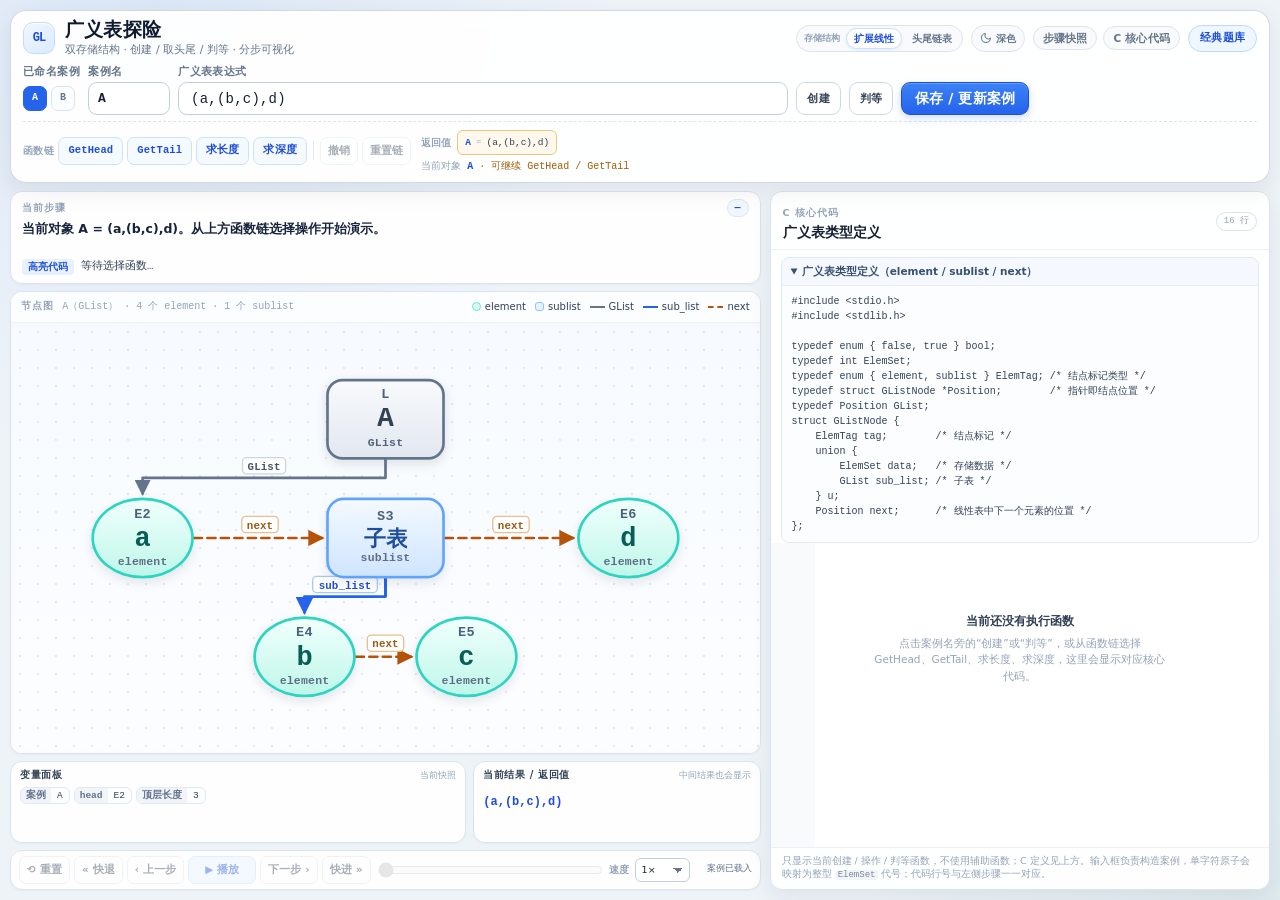
==== commit c5e1e5f6: "广义表可视化 包含可嵌套的取表头、表尾，求长度、深度，以及表的创建与判等。" ====
--- a/index.html
+++ b/index.html
@@ -3,8 +3,22 @@
 <head>
   <meta charset="UTF-8">
   <meta name="viewport" content="width=device-width, initial-scale=1.0">
-  <meta name="color-scheme" content="light">
-  <title>广义表探险 · 扩展链表分步可视化</title>
+  <meta name="color-scheme" content="light dark">
+  <meta name="theme-color" content="#eef3f8" id="themeColorMeta">
+  <title>广义表探险 · 双存储结构 / 创建 / 判等</title>
+  <script>
+    (() => {
+      try {
+        const saved = localStorage.getItem('glist-theme');
+        if (saved === 'dark' || saved === 'light') {
+          document.documentElement.dataset.theme = saved;
+          if (saved === 'dark') {
+            document.querySelector('meta[name="theme-color"]')?.setAttribute('content', '#0a1120');
+          }
+        }
+      } catch (_) {}
+    })();
+  </script>
   <link rel="stylesheet" href="style.css">
 </head>
 <body>
@@ -15,10 +29,25 @@
           <div class="brand-mark" aria-hidden="true">GL</div>
           <div class="brand-copy">
             <h1>广义表探险</h1>
-            <p>拓展链表型广义表 · 先看步骤，再看代码</p>
+            <p>双存储结构 · 创建 / 取头尾 / 判等 · 分步可视化</p>
           </div>
         </div>
         <div class="header-actions">
+          <div class="storage-switch" role="group" aria-label="选择广义表存储结构">
+            <span class="storage-switch__label">存储结构</span>
+            <button class="storage-btn is-active" type="button" data-storage="linear" aria-pressed="true">扩展线性</button>
+            <button class="storage-btn" type="button" data-storage="headtail" aria-pressed="false">头尾链表</button>
+          </div>
+          <button id="themeToggle" class="theme-toggle" type="button" aria-pressed="false" title="切换到深色模式">
+            <svg class="theme-icon theme-icon--moon" viewBox="0 0 24 24" aria-hidden="true">
+              <path d="M21 12.79A9 9 0 1 1 11.21 3 7 7 0 0 0 21 12.79z"></path>
+            </svg>
+            <svg class="theme-icon theme-icon--sun" viewBox="0 0 24 24" aria-hidden="true">
+              <circle cx="12" cy="12" r="4"></circle>
+              <path d="M12 2v2M12 20v2M4.93 4.93l1.42 1.42M17.66 17.66l1.41 1.41M2 12h2M20 12h2M4.93 19.07l1.42-1.42M17.66 6.34l1.41-1.41"></path>
+            </svg>
+            <span class="theme-toggle__label">深色</span>
+          </button>
           <div class="header-pills" aria-label="功能摘要">
             <span class="pill">步骤快照</span>
             <span class="pill">C 核心代码</span>
@@ -57,8 +86,9 @@
             placeholder="例如：(a,(b,c),d)"
           >
         </label>
+        <button id="buildCaseBtn" class="btn btn-tool" type="button" title="逐步演示 BuildList 创建当前广义表">创建</button>
+        <button id="compareCasesBtn" class="btn btn-tool" type="button" title="选择两个已命名案例，比较结构、tag 与 data">判等</button>
         <button id="saveCaseBtn" class="btn btn-primary" type="submit">保存 / 更新案例</button>
-        <button id="newCaseBtn" class="btn btn-ghost" type="button">新建</button>
         <span id="caseFeedback" class="case-feedback" aria-live="polite"></span>
       </form>
 
@@ -67,8 +97,8 @@
       <section class="function-strip" aria-label="广义表函数链与返回值">
         <div class="function-buttons" id="functionButtons">
           <span class="strip-label">函数链</span>
-          <button class="btn fn-btn" type="button" data-operation="head" title="取当前表的第一个元素">GetHead</button>
-          <button class="btn fn-btn" type="button" data-operation="tail" title="取当前表首元素之后的剩余表">GetTail</button>
+          <button class="btn fn-btn" type="button" data-operation="head" title="取当前表的第一个元素；可连续调用逐层取表头">GetHead</button>
+          <button class="btn fn-btn" type="button" data-operation="tail" title="取当前表首元素之后的剩余表；可连续调用逐层取表尾">GetTail</button>
           <button class="btn fn-btn" type="button" data-operation="length" title="求当前表的顶层长度">求长度</button>
           <button class="btn fn-btn" type="button" data-operation="depth" title="求当前表的深度">求深度</button>
           <span class="function-separator" aria-hidden="true"></span>
@@ -76,8 +106,14 @@
           <button id="resetChainBtn" class="btn btn-control" type="button" title="回到当前命名案例">重置链</button>
         </div>
         <div class="chain-view">
-          <span class="chain-caption">返回值</span>
-          <div id="chainTrail" class="chain-trail" aria-live="polite"></div>
+          <div class="chain-row">
+            <span class="chain-caption">返回值</span>
+            <div id="chainTrail" class="chain-trail" aria-live="polite"></div>
+          </div>
+          <div id="chainExpression" class="chain-expression" aria-live="polite">
+            <span class="chain-expression__label">当前对象</span>
+            <code class="chain-expression__value">A</code>
+          </div>
         </div>
       </section>
     </header>
@@ -89,7 +125,7 @@
             <span class="eyebrow">当前步骤</span>
             <span id="stepCounter" class="step-counter">0 / 0</span>
           </div>
-          <p id="stepDesc" class="step-desc">选择一个命名案例，再从函数链中选择 GetHead、GetTail、求长度或求深度。</p>
+          <p id="stepDesc" class="step-desc">选择命名案例后，可播放 BuildList 创建过程，执行 GetHead / GetTail / 求长度 / 求深度，或比较两个案例。</p>
           <p class="code-hint-row">
             <span class="code-hint-label">高亮代码</span>
             <code id="codeHint">等待开始…</code>
@@ -102,12 +138,19 @@
               <span class="eyebrow">节点图</span>
               <span id="diagramSummary" class="diagram-summary">尚未生成</span>
             </div>
-            <div class="legend" aria-label="图例">
+            <div id="linearLegend" class="legend" aria-label="扩展线性链表图例">
               <span class="legend-item"><i class="legend-dot legend-dot-atom"></i>element</span>
               <span class="legend-item"><i class="legend-dot legend-dot-list"></i>sublist</span>
               <span class="legend-item"><i class="legend-line legend-line-root"></i>GList</span>
               <span class="legend-item"><i class="legend-line legend-line-child"></i>sub_list</span>
               <span class="legend-item"><i class="legend-line legend-line-next"></i>next</span>
+            </div>
+            <div id="htLegend" class="legend" aria-label="头尾链表图例" hidden>
+              <span class="legend-item"><i class="legend-dot legend-dot-atom"></i>ATOM</span>
+              <span class="legend-item"><i class="legend-dot legend-dot-list"></i>LIST</span>
+              <span class="legend-item"><i class="legend-line legend-line-root"></i>GList</span>
+              <span class="legend-item"><i class="legend-line legend-line-child"></i>hp</span>
+              <span class="legend-item"><i class="legend-line legend-line-next"></i>tp</span>
             </div>
           </div>
           <div id="diagramViewport" class="diagram-viewport">
@@ -116,27 +159,69 @@
               <svg id="edgeLayer" class="edge-layer" aria-hidden="true">
                 <defs>
                   <marker id="arrow-root" viewBox="0 0 10 10" refX="8.5" refY="5" markerWidth="6" markerHeight="6" orient="auto-start-reverse">
-                    <path d="M 0 0 L 10 5 L 0 10 z" fill="#64748b"></path>
+                    <path class="edge-marker edge-marker--root" d="M 0 0 L 10 5 L 0 10 z"></path>
                   </marker>
                   <marker id="arrow-child" viewBox="0 0 10 10" refX="8.5" refY="5" markerWidth="6" markerHeight="6" orient="auto-start-reverse">
-                    <path d="M 0 0 L 10 5 L 0 10 z" fill="#2563eb"></path>
+                    <path class="edge-marker edge-marker--child" d="M 0 0 L 10 5 L 0 10 z"></path>
                   </marker>
                   <marker id="arrow-next" viewBox="0 0 10 10" refX="8.5" refY="5" markerWidth="6" markerHeight="6" orient="auto-start-reverse">
-                    <path d="M 0 0 L 10 5 L 0 10 z" fill="#b45309"></path>
+                    <path class="edge-marker edge-marker--next" d="M 0 0 L 10 5 L 0 10 z"></path>
                   </marker>
                   <marker id="arrow-hot" viewBox="0 0 10 10" refX="8.5" refY="5" markerWidth="7" markerHeight="7" orient="auto-start-reverse">
-                    <path d="M 0 0 L 10 5 L 0 10 z" fill="#dc2626"></path>
+                    <path class="edge-marker edge-marker--hot" d="M 0 0 L 10 5 L 0 10 z"></path>
                   </marker>
                 </defs>
               </svg>
               <div id="nodeLayer" class="node-layer"></div>
               <div id="laneLabel" class="lane-label" hidden>返回值</div>
             </div>
+            <div id="htCanvas" class="ht-canvas" hidden>
+              <div id="htStage" class="ht-stage">
+                <svg id="htEdgeLayer" class="ht-edge-layer" aria-hidden="true"></svg>
+                <div id="htNodeLayer" class="ht-node-layer"></div>
+              </div>
+            </div>
             <div id="canvasMetric" class="canvas-metric" hidden></div>
+            <div id="compareCanvas" class="compare-canvas" hidden>
+              <div class="compare-banner">
+                <div class="compare-banner__title">
+                  <span class="compare-kicker">判等过程</span>
+                  <strong id="compareTitle">A ↔ B</strong>
+                </div>
+                <span id="compareCurrent" class="compare-current">准备比较</span>
+                <button id="compareExitBtn" class="btn btn-control compare-exit" type="button" title="退出判等，回到当前案例">退出</button>
+              </div>
+              <div class="compare-panels">
+                <section class="compare-panel" aria-label="左侧广义表">
+                  <header class="compare-panel__head">
+                    <span id="compareNameA" class="compare-panel__name">A</span>
+                    <span id="compareValueA" class="compare-panel__value"></span>
+                  </header>
+                  <div id="compareViewportA" class="compare-viewport">
+                    <div id="compareStageA" class="compare-stage">
+                      <svg id="compareEdgeLayerA" class="compare-edge-layer" aria-hidden="true"></svg>
+                      <div id="compareNodeLayerA" class="compare-node-layer"></div>
+                    </div>
+                  </div>
+                </section>
+                <section class="compare-panel" aria-label="右侧广义表">
+                  <header class="compare-panel__head">
+                    <span id="compareNameB" class="compare-panel__name">B</span>
+                    <span id="compareValueB" class="compare-panel__value"></span>
+                  </header>
+                  <div id="compareViewportB" class="compare-viewport">
+                    <div id="compareStageB" class="compare-stage">
+                      <svg id="compareEdgeLayerB" class="compare-edge-layer" aria-hidden="true"></svg>
+                      <div id="compareNodeLayerB" class="compare-node-layer"></div>
+                    </div>
+                  </div>
+                </section>
+              </div>
+            </div>
             <div id="canvasEmpty" class="canvas-empty">
               <span class="canvas-empty-mark" aria-hidden="true">( )</span>
               <strong>节点图等待载入</strong>
-              <p>从上方选择一个命名案例，再从函数链执行 GetHead / GetTail / 求长度 / 求深度。</p>
+              <p>选择命名案例后，可播放“创建”过程，或执行 GetHead / GetTail / 求长度 / 求深度；也可以点击“判等”比较两个案例。</p>
             </div>
           </div>
         </section>
@@ -197,17 +282,17 @@
           <span id="codeTotal" class="code-total">— 行</span>
         </div>
         <details id="typeDefDetails" class="type-def" open>
-          <summary>广义表类型定义（与题目代码一致）</summary>
+          <summary id="typeDefSummary">广义表类型定义（与题目代码一致）</summary>
           <pre id="typeDefCode" class="type-def__code"></pre>
         </details>
         <div id="codeScroll" class="code-scroll" tabindex="0" aria-label="可滚动的当前操作核心代码">
           <div id="codeLines" class="code-lines"></div>
           <div id="codeEmpty" class="code-empty">
             <strong>当前还没有执行函数</strong>
-            <span>从上方函数链选择 GetHead、GetTail、求长度或求深度，这里会显示对应核心代码。</span>
-          </div>
-        </div>
-        <p class="code-footnote">只显示操作函数，不使用辅助函数；上方定义中包含 <code>ElemSet</code>、<code>element / sublist</code> 和 <code>sub_list</code>。代码行号与左侧步骤一一对应。</p>
+            <span>点击案例名旁的“创建”或“判等”，或从函数链选择 GetHead、GetTail、求长度、求深度，这里会显示对应核心代码。</span>
+          </div>
+        </div>
+        <p class="code-footnote">只显示当前创建 / 操作 / 判等函数，不使用辅助函数；C 定义见上方。输入框负责构造案例，单字符原子会映射为整型 <code>ElemSet</code> 代号；代码行号与左侧步骤一一对应。</p>
       </aside>
     </main>
   </div>
@@ -231,6 +316,36 @@
     </section>
   </div>
 
+  <div id="compareModal" class="quiz-modal compare-modal" hidden>
+    <div class="quiz-backdrop" data-compare-close></div>
+    <section class="compare-dialog" role="dialog" aria-modal="true" aria-labelledby="compareTitleModal" aria-describedby="compareIntro">
+      <header class="quiz-header">
+        <div class="quiz-heading">
+          <span class="eyebrow">结构判等 · 同步遍历</span>
+          <h2 id="compareTitleModal">比较两个广义表</h2>
+          <p id="compareIntro">选择左右两个案例。判定会同步比较 tag、data 与 sub_list 的递归结构。</p>
+        </div>
+        <button id="compareCloseBtn" class="btn btn-ghost quiz-close" type="button" aria-label="关闭判等选择">关闭</button>
+      </header>
+      <div class="compare-form">
+        <label class="compare-field" for="compareSelectA">
+          <span class="field-label">左侧案例</span>
+          <select id="compareSelectA"></select>
+        </label>
+        <span class="compare-vs" aria-hidden="true">↔</span>
+        <label class="compare-field" for="compareSelectB">
+          <span class="field-label">右侧案例</span>
+          <select id="compareSelectB"></select>
+        </label>
+        <p id="compareHint" class="compare-hint">两个案例都会按当前保存的表达式重新解析。</p>
+      </div>
+      <footer class="compare-footer">
+        <button id="compareCancelBtn" class="btn btn-ghost" type="button">取消</button>
+        <button id="compareStartBtn" class="btn btn-primary" type="button">开始判等</button>
+      </footer>
+    </section>
+  </div>
+
   <script src="app.js"></script>
 </body>
 </html>
--- a/style.css
+++ b/style.css
@@ -190,6 +190,107 @@
   flex: 0 0 auto;
   align-items: center;
   gap: 8px;
+  flex-wrap: wrap;
+  justify-content: flex-end;
+}
+
+.storage-switch {
+  display: flex;
+  align-items: center;
+  gap: 2px;
+  height: 27px;
+  padding: 2px;
+  border: 1px solid var(--line);
+  border-radius: 999px;
+  background: var(--surface-soft);
+}
+
+.storage-switch__label {
+  padding: 0 4px 0 5px;
+  color: var(--faint);
+  font-size: 9px;
+  font-weight: 700;
+  white-space: nowrap;
+}
+
+.storage-btn {
+  height: 21px;
+  padding: 0 7px;
+  border: 1px solid transparent;
+  border-radius: 999px;
+  color: var(--muted);
+  background: transparent;
+  font-size: 9.5px;
+  font-weight: 750;
+  white-space: nowrap;
+  transition: color 150ms ease, background 150ms ease, border-color 150ms ease;
+}
+
+.storage-btn:hover {
+  color: var(--blue-deep);
+}
+
+.storage-btn.is-active {
+  border-color: #cfe0fa;
+  color: var(--blue-deep);
+  background: #fff;
+  box-shadow: 0 1px 3px rgba(37, 99, 235, 0.1);
+}
+
+.theme-toggle {
+  display: inline-flex;
+  flex: 0 0 auto;
+  align-items: center;
+  gap: 4px;
+  height: 27px;
+  padding: 0 8px;
+  border: 1px solid var(--line);
+  border-radius: 999px;
+  color: var(--muted);
+  background: var(--surface-soft);
+  font-size: 9.5px;
+  font-weight: 750;
+  white-space: nowrap;
+  transition: color 150ms ease, border-color 150ms ease, background 150ms ease;
+}
+
+.theme-toggle:hover {
+  border-color: var(--blue-line);
+  color: var(--blue-deep);
+  background: var(--blue-soft);
+}
+
+.theme-toggle:focus-visible {
+  outline: 3px solid rgba(37, 99, 235, 0.24);
+  outline-offset: 2px;
+}
+
+.theme-toggle[aria-pressed="true"] {
+  border-color: #cfe0fa;
+  color: var(--blue-deep);
+  background: #fff;
+}
+
+.theme-icon {
+  width: 12px;
+  height: 12px;
+  fill: none;
+  stroke: currentColor;
+  stroke-width: 2;
+  stroke-linecap: round;
+  stroke-linejoin: round;
+}
+
+.theme-icon--sun {
+  display: none;
+}
+
+[data-theme="dark"] .theme-icon--moon {
+  display: none;
+}
+
+[data-theme="dark"] .theme-icon--sun {
+  display: block;
 }
 
 .header-pills {
@@ -508,6 +609,21 @@
   height: 33px;
 }
 
+.btn-tool {
+  padding: 0 10px;
+  border: 1px solid #cbd9e9;
+  color: var(--ink-soft);
+  background: #fff;
+  font-size: 10.5px;
+  font-weight: 750;
+}
+
+.btn-tool:hover:not(:disabled) {
+  border-color: var(--blue-line);
+  color: var(--blue-deep);
+  background: var(--blue-soft);
+}
+
 .case-feedback {
   flex: 1 1 80px;
   min-width: 0;
@@ -525,6 +641,10 @@
   color: var(--danger);
 }
 
+.case-feedback.is-warning {
+  color: var(--amber);
+}
+
 .function-strip {
   display: flex;
   align-items: center;
@@ -588,10 +708,53 @@
 .chain-view {
   display: flex;
   flex: 1 1 auto;
+  flex-direction: column;
+  align-items: stretch;
+  gap: 3px;
+  min-width: 0;
+  overflow: hidden;
+}
+
+.chain-row {
+  display: flex;
   align-items: center;
   gap: 6px;
   min-width: 0;
   overflow: hidden;
+}
+
+.chain-expression {
+  display: flex;
+  align-items: center;
+  gap: 6px;
+  min-width: 0;
+  min-height: 13px;
+  overflow-x: auto;
+  color: var(--muted);
+  font-family: var(--mono);
+  font-size: 10px;
+  line-height: 1.35;
+  white-space: nowrap;
+  scrollbar-width: thin;
+}
+
+.chain-expression__label {
+  flex: 0 0 auto;
+  color: var(--faint);
+  font-family: inherit;
+}
+
+.chain-expression__value {
+  flex: 0 0 auto;
+  color: var(--blue-deep);
+  font-family: var(--mono);
+  font-weight: 650;
+}
+
+.chain-expression__hint {
+  flex: 0 0 auto;
+  color: var(--amber-deep, #a25c08);
+  font-family: var(--mono);
 }
 
 .chain-caption {
@@ -647,6 +810,13 @@
   font-weight: 750;
 }
 
+.chain-node__eq {
+  flex: 0 0 auto;
+  color: #a8b4c4;
+  font-family: var(--mono);
+  font-size: 9px;
+}
+
 .chain-node__value {
   overflow: hidden;
   color: var(--ink-soft);
@@ -911,6 +1081,215 @@
   height: 300px;
   transform-origin: 0 0;
   transition: transform 220ms ease;
+}
+
+/* ---------- 头尾链表视图 ---------- */
+
+.ht-canvas {
+  position: absolute;
+  z-index: 3;
+  inset: 0;
+  overflow: hidden;
+  background:
+    radial-gradient(circle, rgba(148, 163, 184, 0.22) 1px, transparent 1.2px),
+    linear-gradient(180deg, rgba(239, 246, 255, 0.28), rgba(255, 255, 255, 0.08));
+  background-size: 18px 18px, 100% 100%;
+}
+
+.ht-stage {
+  position: absolute;
+  top: 0;
+  left: 0;
+  transform-origin: 0 0;
+  transition: transform 220ms ease;
+}
+
+.ht-edge-layer {
+  position: absolute;
+  inset: 0;
+  width: 100%;
+  height: 100%;
+  overflow: visible;
+  pointer-events: none;
+}
+
+.ht-node-layer {
+  position: absolute;
+  inset: 0;
+}
+
+.ht-node {
+  position: absolute;
+  display: flex;
+  flex-direction: column;
+  align-items: center;
+  justify-content: center;
+  box-sizing: border-box;
+  border: 1.5px solid #7ca7df;
+  border-radius: 9px;
+  color: #16345f;
+  background: linear-gradient(180deg, #f4faff, #eaf4ff);
+  box-shadow: 0 5px 13px rgba(31, 76, 140, 0.11);
+  text-align: center;
+  transition: border-color 160ms ease, box-shadow 160ms ease, transform 160ms ease;
+  z-index: 2;
+}
+
+.ht-node--atom {
+  border-radius: 50%;
+  border-color: #40b8a4;
+  color: #0f5f54;
+  background: linear-gradient(180deg, #effdf9, #dcf8f0);
+  box-shadow: 0 5px 13px rgba(25, 142, 123, 0.12);
+}
+
+.ht-node--root {
+  border-color: #6a7b91;
+  color: #34445a;
+  background: linear-gradient(180deg, #f8fafc, #e9eff6);
+}
+
+.ht-node--list .ht-main {
+  font-size: 12px;
+  font-weight: 800;
+  letter-spacing: 0.03em;
+}
+
+.ht-node__id {
+  position: absolute;
+  top: 3px;
+  left: 5px;
+  color: #8294aa;
+  font-family: var(--mono);
+  font-size: 7.5px;
+  font-weight: 700;
+  line-height: 1;
+}
+
+.ht-node--atom .ht-node__id {
+  top: -1px;
+  left: 50%;
+  transform: translateX(-50%);
+  color: #5e8d85;
+}
+
+.ht-node__main {
+  max-width: 100%;
+  margin-top: 4px;
+  overflow: hidden;
+  font-family: var(--mono);
+  font-size: 13px;
+  font-weight: 800;
+  line-height: 1.2;
+  text-overflow: ellipsis;
+  white-space: nowrap;
+}
+
+.ht-node__tag {
+  margin-top: 3px;
+  color: #70849b;
+  font-family: var(--mono);
+  font-size: 8px;
+  line-height: 1;
+}
+
+.ht-node--atom .ht-node__main {
+  font-size: 15px;
+}
+
+.ht-node--atom .ht-node__tag {
+  font-size: 7.5px;
+}
+
+.ht-node.is-active {
+  z-index: 4;
+  border-color: #f59e0b;
+  box-shadow: 0 0 0 3px rgba(245, 158, 11, 0.18), 0 8px 18px rgba(188, 103, 10, 0.16);
+  transform: scale(1.04);
+}
+
+.ht-node.is-returned {
+  border-style: dashed;
+  border-color: #d97706;
+}
+
+.ht-node.is-mismatch {
+  border-color: var(--danger) !important;
+  box-shadow: 0 0 0 3px rgba(220, 38, 38, 0.16), 0 8px 18px rgba(220, 38, 38, 0.12);
+}
+
+.ht-node__badge {
+  position: absolute;
+  top: -8px;
+  left: -8px;
+  display: inline-flex;
+  align-items: center;
+  justify-content: center;
+  min-width: 22px;
+  height: 16px;
+  padding: 0 4px;
+  border: 1px solid #bfd8f5;
+  border-radius: 999px;
+  color: #1d4f8f;
+  background: #f2f8ff;
+  font-family: var(--mono);
+  font-size: 8px;
+  font-weight: 800;
+}
+
+.ht-node--atom .ht-node__badge {
+  color: #0e6b5d;
+  border-color: #afe4d9;
+  background: #effcf8;
+}
+
+.ht-edge {
+  fill: none;
+  stroke-width: 1.6;
+  transition: stroke 140ms ease;
+}
+
+.ht-edge--root {
+  stroke: #64748b;
+}
+
+.ht-edge--hp {
+  stroke: var(--blue);
+}
+
+.ht-edge--tp {
+  stroke: var(--amber);
+  stroke-dasharray: 5 5;
+}
+
+.ht-edge.is-hot {
+  stroke: var(--danger);
+  stroke-width: 2.3;
+  stroke-dasharray: 4 3;
+}
+
+.ht-edge-label-bg {
+  fill: rgba(255, 255, 255, 0.96);
+  stroke: #dce7f3;
+  stroke-width: 0.7;
+}
+
+.ht-edge-label {
+  font-family: var(--mono);
+  font-size: 8px;
+  font-weight: 700;
+}
+
+.ht-edge-label--root {
+  fill: #52657b;
+}
+
+.ht-edge-label--hp {
+  fill: var(--blue-deep);
+}
+
+.ht-edge-label--tp {
+  fill: var(--amber-deep, #a25c08);
 }
 
 .layer-layer {
@@ -1687,7 +2066,7 @@
 }
 
 .type-def__code {
-  max-height: 208px;
+  max-height: 280px;
   margin: 0;
   padding: 8px 10px;
   overflow: auto;
@@ -2182,6 +2561,262 @@
 
 /* ---------- 窄屏降级 ---------- */
 
+/* ---------- 创建过程与判等视图 ---------- */
+
+.compare-canvas {
+  position: absolute;
+  z-index: 5;
+  inset: 0;
+  display: flex;
+  flex-direction: column;
+  gap: 6px;
+  overflow: hidden;
+  padding: 8px 9px 9px;
+  background: #fbfdff;
+}
+
+.compare-banner {
+  display: flex;
+  flex: 0 0 auto;
+  align-items: center;
+  gap: 10px;
+  min-height: 27px;
+  padding: 3px 7px;
+  border: 1px solid #dce7f3;
+  border-radius: 7px;
+  background: #fff;
+}
+
+.compare-banner__title {
+  display: flex;
+  flex: 0 0 auto;
+  align-items: baseline;
+  gap: 6px;
+}
+
+.compare-kicker {
+  color: var(--faint);
+  font-size: 9px;
+  font-weight: 800;
+  letter-spacing: 0.06em;
+  white-space: nowrap;
+}
+
+.compare-banner__title strong {
+  color: var(--blue-deep);
+  font-family: var(--mono);
+  font-size: 11px;
+  white-space: nowrap;
+}
+
+.compare-current {
+  flex: 1 1 auto;
+  overflow: hidden;
+  color: var(--ink-soft);
+  font-family: var(--mono);
+  font-size: 10.5px;
+  font-weight: 650;
+  text-overflow: ellipsis;
+  white-space: nowrap;
+}
+
+.compare-canvas.is-different .compare-current {
+  color: var(--danger);
+}
+
+.compare-canvas.is-equal .compare-current {
+  color: var(--success);
+}
+
+.compare-exit {
+  flex: 0 0 auto;
+  height: 23px !important;
+  padding: 0 7px;
+  font-size: 9px;
+}
+
+.compare-panels {
+  display: grid;
+  flex: 1 1 auto;
+  grid-template-columns: minmax(0, 1fr) minmax(0, 1fr);
+  gap: 7px;
+  min-height: 0;
+}
+
+.compare-panel {
+  display: flex;
+  flex-direction: column;
+  min-width: 0;
+  min-height: 0;
+  overflow: hidden;
+  border: 1px solid #dce7f3;
+  border-radius: 9px;
+  background: #fff;
+}
+
+.compare-panel__head {
+  display: flex;
+  flex: 0 0 auto;
+  align-items: baseline;
+  gap: 7px;
+  min-width: 0;
+  padding: 5px 8px;
+  border-bottom: 1px solid #edf2f8;
+  background: #fbfdff;
+}
+
+.compare-panel__name {
+  flex: 0 0 auto;
+  color: var(--blue-deep);
+  font-family: var(--mono);
+  font-size: 11px;
+  font-weight: 800;
+}
+
+.compare-panel__value {
+  overflow: hidden;
+  color: var(--muted);
+  font-family: var(--mono);
+  font-size: 9.5px;
+  text-overflow: ellipsis;
+  white-space: nowrap;
+}
+
+.compare-viewport {
+  position: relative;
+  flex: 1 1 auto;
+  min-height: 0;
+  overflow: hidden;
+  background-image: radial-gradient(circle, rgba(148, 163, 184, 0.19) 1px, transparent 1.2px);
+  background-size: 16px 16px;
+}
+
+.compare-stage {
+  position: absolute;
+  top: 0;
+  left: 0;
+  transform-origin: 0 0;
+  transition: transform 180ms ease;
+}
+
+.compare-edge-layer {
+  position: absolute;
+  inset: 0;
+  width: 100%;
+  height: 100%;
+  overflow: visible;
+  pointer-events: none;
+}
+
+.compare-node-layer {
+  position: absolute;
+  inset: 0;
+}
+
+.cmp-edge {
+  fill: none;
+  stroke-width: 1.7;
+}
+
+.cmp-edge--root {
+  stroke: #64748b;
+}
+
+.cmp-edge--child {
+  stroke: var(--blue);
+}
+
+.cmp-edge--next {
+  stroke: var(--amber);
+  stroke-dasharray: 5 5;
+}
+
+.cmp-node {
+  pointer-events: none;
+}
+
+.cmp-node.is-mismatch {
+  border-color: var(--danger) !important;
+  box-shadow: 0 0 0 3px rgba(220, 38, 38, 0.14), var(--shadow-md) !important;
+}
+
+.cmp-node.is-active {
+  z-index: 4;
+}
+
+.compare-modal[hidden] {
+  display: none;
+}
+
+.compare-dialog {
+  position: relative;
+  z-index: 1;
+  width: min(560px, calc(100vw - 36px));
+  overflow: hidden;
+  border: 1px solid #d7e2ef;
+  border-radius: 18px;
+  background: #fff;
+  box-shadow: 0 28px 80px rgba(15, 23, 42, 0.3);
+  animation: quiz-in 180ms ease both;
+}
+
+.compare-form {
+  display: grid;
+  grid-template-columns: minmax(0, 1fr) auto minmax(0, 1fr);
+  align-items: end;
+  gap: 10px;
+  padding: 18px 20px 12px;
+}
+
+.compare-field {
+  display: flex;
+  min-width: 0;
+  flex-direction: column;
+  gap: 5px;
+}
+
+.compare-field select {
+  width: 100%;
+  height: 34px;
+  padding: 0 8px;
+  border: 1px solid var(--line-strong);
+  border-radius: 7px;
+  color: var(--ink);
+  background: #fff;
+  font-family: var(--mono);
+  font-size: 11px;
+}
+
+.compare-vs {
+  padding-bottom: 8px;
+  color: var(--faint);
+  font-family: var(--mono);
+  font-size: 16px;
+}
+
+.compare-hint {
+  grid-column: 1 / -1;
+  margin: 2px 0 0;
+  color: var(--muted);
+  font-size: 10.5px;
+  line-height: 1.5;
+}
+
+.compare-footer {
+  display: flex;
+  align-items: center;
+  justify-content: flex-end;
+  gap: 7px;
+  padding: 12px 20px 16px;
+  border-top: 1px solid #edf1f6;
+  background: #fbfdff;
+}
+
+.compare-footer .btn {
+  height: 32px;
+  font-size: 11px;
+}
+
 @media (max-width: 1180px) {
   body {
     overflow: auto;
@@ -2194,6 +2829,8 @@
 
   .workspace {
     grid-template-columns: minmax(0, 3fr) minmax(360px, 2fr);
+    flex: 0 0 auto;
+    min-height: 620px;
   }
 
   .header-pills {
@@ -2202,6 +2839,32 @@
 
   .input-hint {
     display: none;
+  }
+
+  .case-row {
+    flex-wrap: wrap;
+  }
+
+  .field-expression {
+    flex: 1 1 340px;
+  }
+
+  .case-feedback {
+    flex-basis: 100%;
+    max-width: none;
+    padding-bottom: 0;
+  }
+
+  .function-strip {
+    flex-wrap: wrap;
+  }
+
+  .function-buttons {
+    flex-wrap: wrap;
+  }
+
+  .chain-view {
+    flex-basis: 100%;
   }
 
   .state-grid {
@@ -2235,6 +2898,34 @@
 }
 
 @media (max-width: 700px) {
+  .case-picker {
+    flex-basis: 100%;
+  }
+
+  .case-chips {
+    max-width: none;
+  }
+
+  .case-name-field {
+    flex: 0 0 90px;
+  }
+
+  .field-expression {
+    flex-basis: calc(100% - 100px);
+  }
+
+  .case-row > .btn {
+    flex: 1 1 auto;
+  }
+
+  .function-buttons > .strip-label {
+    flex-basis: 100%;
+  }
+
+  .function-separator {
+    display: none;
+  }
+
   .quiz-modal {
     padding: 8px;
   }
@@ -2320,6 +3011,34 @@
   .btn-control {
     padding: 0 7px;
     font-size: 10.5px;
+  }
+}
+
+@media (max-width: 700px) {
+  .compare-panels {
+    grid-template-columns: minmax(0, 1fr);
+    grid-template-rows: minmax(0, 1fr) minmax(0, 1fr);
+  }
+
+  .compare-banner {
+    flex-wrap: wrap;
+  }
+
+  .compare-current {
+    flex-basis: 100%;
+    order: 3;
+  }
+
+  .compare-dialog {
+    width: calc(100vw - 16px);
+  }
+
+  .compare-form {
+    grid-template-columns: 1fr;
+  }
+
+  .compare-vs {
+    display: none;
   }
 }
 
@@ -2333,3 +3052,808 @@
     transition-duration: 0.001ms !important;
   }
 }
+
+/* ---------- 深色模式 ---------- */
+
+.edge-marker--root { fill: #64748b; }
+.edge-marker--child { fill: #2563eb; }
+.edge-marker--next { fill: #b45309; }
+.edge-marker--hot { fill: #dc2626; }
+.ht-marker--root { fill: #64748b; }
+.ht-marker--hp { fill: #2563eb; }
+.ht-marker--tp { fill: #b45309; }
+
+:root[data-theme="dark"] {
+  --bg: #0a1120;
+  --surface: #111b2d;
+  --surface-soft: #0d1728;
+  --surface-tint: #122036;
+  --ink: #e7eefb;
+  --ink-soft: #c3d2e8;
+  --muted: #8fa3bd;
+  --faint: #6d819b;
+  --line: #243653;
+  --line-strong: #354b6a;
+
+  --blue: #60a5fa;
+  --blue-deep: #93c5fd;
+  --blue-soft: #16294a;
+  --blue-line: #3b6ea8;
+
+  --teal: #5eead4;
+  --teal-soft: #0f302d;
+  --teal-line: #2dd4bf;
+
+  --amber: #fbbf24;
+  --amber-soft: #3a2a10;
+  --amber-line: #a97a1a;
+  --hot: #fb923c;
+
+  --danger: #f87171;
+  --danger-soft: #3a1b1e;
+  --danger-line: #8a3232;
+
+  --success: #4ade80;
+  --success-soft: #153425;
+
+  --shadow-sm: 0 1px 2px rgba(0, 0, 0, 0.38);
+  --shadow-md: 0 8px 24px rgba(0, 0, 0, 0.32);
+  --shadow-lg: 0 18px 50px rgba(0, 0, 0, 0.48);
+  color-scheme: dark;
+}
+
+[data-theme="dark"] body {
+  background:
+    radial-gradient(circle at 12% 0%, rgba(59, 130, 246, 0.12), transparent 29rem),
+    radial-gradient(circle at 100% 100%, rgba(20, 184, 166, 0.08), transparent 26rem),
+    var(--bg);
+}
+
+[data-theme="dark"] .app-header {
+  border-color: rgba(52, 74, 104, 0.78);
+  background: rgba(17, 27, 45, 0.94);
+  box-shadow: var(--shadow-md);
+}
+
+[data-theme="dark"] .brand-mark {
+  border-color: #34527d;
+  color: #bfdbfe;
+  background: linear-gradient(145deg, #172a46, #101e33);
+  box-shadow: inset 0 1px 0 rgba(255, 255, 255, 0.08);
+}
+
+[data-theme="dark"] .brand-copy h1 {
+  color: var(--ink);
+}
+
+[data-theme="dark"] .storage-switch,
+[data-theme="dark"] .theme-toggle {
+  background: var(--surface-soft);
+}
+
+[data-theme="dark"] .storage-btn.is-active,
+[data-theme="dark"] .theme-toggle[aria-pressed="true"] {
+  border-color: #3b6ea8;
+  color: var(--blue-deep);
+  background: #1a2c48;
+  box-shadow: 0 1px 3px rgba(0, 0, 0, 0.28);
+}
+
+[data-theme="dark"] .theme-toggle:hover {
+  color: var(--blue-deep);
+  background: var(--blue-soft);
+}
+
+[data-theme="dark"] .pill-button {
+  border-color: #345b8d;
+  color: var(--blue-deep);
+  background: #142844;
+}
+
+[data-theme="dark"] .pill-button:hover {
+  border-color: var(--blue);
+  background: #1a3453;
+}
+
+[data-theme="dark"] input[type="text"],
+[data-theme="dark"] select {
+  border-color: var(--line-strong);
+  color: var(--ink);
+  background-color: #0e192b;
+}
+
+[data-theme="dark"] input[type="text"]::placeholder {
+  color: var(--faint);
+}
+
+[data-theme="dark"] input[type="text"][aria-invalid="true"] {
+  border-color: var(--danger-line);
+  background: #281519;
+}
+
+[data-theme="dark"] .btn-tool,
+[data-theme="dark"] .btn-control {
+  border-color: var(--line-strong);
+  color: var(--ink-soft);
+  background: #131f33;
+}
+
+[data-theme="dark"] .btn-tool:hover:not(:disabled),
+[data-theme="dark"] .btn-control:hover:not(:disabled) {
+  border-color: var(--blue-line);
+  color: var(--blue-deep);
+  background: var(--blue-soft);
+}
+
+[data-theme="dark"] .btn-secondary {
+  border-color: var(--blue-line);
+  color: var(--blue-deep);
+  background: var(--blue-soft);
+}
+
+[data-theme="dark"] .btn-secondary:hover:not(:disabled) {
+  border-color: var(--blue);
+  background: #1b3558;
+}
+
+[data-theme="dark"] .btn-ghost:hover:not(:disabled) {
+  border-color: var(--line-strong);
+  color: var(--ink-soft);
+  background: var(--surface-soft);
+}
+
+[data-theme="dark"] .case-chip {
+  border-color: var(--line);
+  color: var(--muted);
+  background: #111e31;
+}
+
+[data-theme="dark"] .case-chip:hover {
+  border-color: var(--blue-line);
+  color: var(--blue-deep);
+  background: var(--blue-soft);
+}
+
+[data-theme="dark"] .case-chip.is-active {
+  border-color: var(--blue);
+  color: #061120;
+  background: var(--blue);
+}
+
+[data-theme="dark"] .fn-btn {
+  border-color: #315b91;
+  color: var(--blue-deep);
+  background: #132844;
+}
+
+[data-theme="dark"] .fn-btn:hover:not(:disabled) {
+  border-color: var(--blue);
+  background: var(--blue-soft);
+}
+
+[data-theme="dark"] .function-separator {
+  background: var(--line);
+}
+
+[data-theme="dark"] .chain-node {
+  border-color: var(--line);
+  color: var(--ink-soft);
+  background: #111e31;
+}
+
+[data-theme="dark"] .chain-node:hover {
+  border-color: var(--blue-line);
+  background: var(--blue-soft);
+}
+
+[data-theme="dark"] .chain-node.is-current {
+  border-color: #8b6420;
+  background: #35280f;
+}
+
+[data-theme="dark"] .chain-node__eq,
+[data-theme="dark"] .chain-arrow {
+  color: var(--faint);
+}
+
+[data-theme="dark"] .step-panel,
+[data-theme="dark"] .diagram-card,
+[data-theme="dark"] .variables-panel,
+[data-theme="dark"] .result-panel,
+[data-theme="dark"] .playback-panel {
+  border-color: var(--line);
+  background: var(--surface);
+  box-shadow: var(--shadow-sm);
+}
+
+[data-theme="dark"] .step-counter {
+  border-color: #315b91;
+  color: var(--blue-deep);
+  background: #132844;
+}
+
+[data-theme="dark"] .step-desc {
+  color: var(--ink);
+}
+
+[data-theme="dark"] .diagram-toolbar {
+  border-bottom-color: var(--line);
+  background: #0e192b;
+}
+
+[data-theme="dark"] .diagram-viewport {
+  background-color: #0c1728;
+  background-image:
+    radial-gradient(circle, rgba(120, 145, 178, 0.22) 1px, transparent 1.2px),
+    linear-gradient(180deg, rgba(30, 58, 95, 0.2), rgba(10, 17, 32, 0.08));
+}
+
+[data-theme="dark"] .ht-canvas {
+  background:
+    radial-gradient(circle, rgba(120, 145, 178, 0.22) 1px, transparent 1.2px),
+    linear-gradient(180deg, rgba(30, 58, 95, 0.2), rgba(10, 17, 32, 0.08));
+  background-size: 18px 18px, 100% 100%;
+}
+
+[data-theme="dark"] .canvas-metric {
+  border-color: #315b91;
+  color: var(--blue-deep);
+  background: rgba(19, 40, 68, 0.96);
+  box-shadow: 0 3px 10px rgba(0, 0, 0, 0.24);
+}
+
+[data-theme="dark"] .canvas-metric.is-depth {
+  border-color: #8b6420;
+  color: #fcd34d;
+  background: rgba(53, 40, 15, 0.96);
+}
+
+[data-theme="dark"] .canvas-empty-mark {
+  border-color: var(--line-strong);
+  color: var(--blue-line);
+  background: rgba(17, 27, 45, 0.72);
+}
+
+[data-theme="dark"] .lane-label {
+  border-color: #8b6420;
+  color: #fcd34d;
+  background: rgba(53, 40, 15, 0.94);
+}
+
+[data-theme="dark"] .layer-guide__label {
+  border-color: var(--line);
+  color: var(--faint);
+  background: rgba(14, 25, 43, 0.94);
+}
+
+[data-theme="dark"] .layer-guide.is-current .layer-guide__label {
+  border-color: #8b6420;
+  color: #fcd34d;
+  background: #35280f;
+}
+
+[data-theme="dark"] .layer-guide__line {
+  border-top-color: rgba(96, 165, 250, 0.3);
+}
+
+[data-theme="dark"] .gl-node {
+  border-color: var(--line-strong);
+  color: var(--ink);
+  background: #14243a;
+  box-shadow: 0 3px 8px rgba(0, 0, 0, 0.36);
+}
+
+[data-theme="dark"] .gl-node--atom {
+  border-color: #2dd4bf;
+  background: linear-gradient(180deg, #12312e, #0f2825);
+}
+
+[data-theme="dark"] .gl-node--list {
+  border-color: #60a5fa;
+  background: linear-gradient(180deg, #142c49, #102239);
+}
+
+[data-theme="dark"] .gl-node--root {
+  border-color: #64748b;
+  background: linear-gradient(180deg, #1a2433, #151e2b);
+  box-shadow: 0 3px 9px rgba(0, 0, 0, 0.42);
+}
+
+[data-theme="dark"] .gl-node--root .node-main {
+  color: #cbd5e1;
+}
+
+[data-theme="dark"] .gl-node--root .node-tag {
+  color: #94a3b8;
+}
+
+[data-theme="dark"] .gl-node--synthetic {
+  border-color: #b8860b;
+  background: linear-gradient(180deg, #33280f, #2a200c);
+}
+
+[data-theme="dark"] .node-id,
+[data-theme="dark"] .node-tag {
+  color: #9fb2c9;
+}
+
+[data-theme="dark"] .node-main {
+  color: var(--ink);
+}
+
+[data-theme="dark"] .gl-node--atom .node-main {
+  color: #7dd3c7;
+}
+
+[data-theme="dark"] .gl-node--list .node-main {
+  color: #93c5fd;
+}
+
+[data-theme="dark"] .gl-node--synthetic .node-main {
+  color: #fcd34d;
+}
+
+[data-theme="dark"] .node-child-ref {
+  color: #fbbf24;
+}
+
+[data-theme="dark"] .node-badge {
+  border-color: #111b2d;
+}
+
+[data-theme="dark"] .gl-node.is-active {
+  border-color: #fb923c;
+  background: #3a2a10;
+  box-shadow:
+    0 0 0 5px rgba(251, 146, 60, 0.18),
+    0 10px 24px rgba(0, 0, 0, 0.42);
+}
+
+[data-theme="dark"] .gl-node.is-active .node-tag,
+[data-theme="dark"] .gl-node.is-active .node-id {
+  color: #fdba74;
+}
+
+[data-theme="dark"] .gl-node.is-visited:not(.is-active) {
+  border-color: #2dd4bf;
+  background: linear-gradient(180deg, #11342f, #0d2925);
+  box-shadow:
+    0 0 0 3px rgba(45, 212, 191, 0.14),
+    0 3px 8px rgba(0, 0, 0, 0.3);
+}
+
+[data-theme="dark"] .edge-group--root path {
+  stroke: #94a3b8;
+}
+
+[data-theme="dark"] .edge-group--next path {
+  stroke: #fbbf24;
+}
+
+[data-theme="dark"] .edge-group.is-hot path {
+  stroke: #f87171;
+}
+
+[data-theme="dark"] .edge-label-bg {
+  fill: #111b2d;
+}
+
+[data-theme="dark"] .edge-group--child .edge-label-bg {
+  stroke: #3b6ea8;
+}
+
+[data-theme="dark"] .edge-group--child .edge-label {
+  fill: #93c5fd;
+}
+
+[data-theme="dark"] .edge-group--root .edge-label-bg {
+  stroke: #41536d;
+}
+
+[data-theme="dark"] .edge-group--root .edge-label {
+  fill: #b6c5d9;
+}
+
+[data-theme="dark"] .edge-group--next .edge-label-bg {
+  stroke: #8b6420;
+}
+
+[data-theme="dark"] .edge-group--next .edge-label {
+  fill: #fbbf24;
+}
+
+[data-theme="dark"] .edge-group.is-hot .edge-label-bg {
+  fill: #2b1518;
+  stroke: #8a3232;
+}
+
+[data-theme="dark"] .edge-group.is-hot .edge-label {
+  fill: #fca5a5;
+}
+
+[data-theme="dark"] .edge-marker--root {
+  fill: #94a3b8;
+}
+
+[data-theme="dark"] .edge-marker--child {
+  fill: #60a5fa;
+}
+
+[data-theme="dark"] .edge-marker--next {
+  fill: #fbbf24;
+}
+
+[data-theme="dark"] .edge-marker--hot {
+  fill: #f87171;
+}
+
+[data-theme="dark"] .ht-node {
+  border-color: #4a79b8;
+  color: #dbeafe;
+  background: linear-gradient(180deg, #152c49, #11233b);
+  box-shadow: 0 5px 13px rgba(0, 0, 0, 0.32);
+}
+
+[data-theme="dark"] .ht-node--atom {
+  border-color: #2dd4bf;
+  color: #ccfbf1;
+  background: linear-gradient(180deg, #12312e, #0f2825);
+  box-shadow: 0 5px 13px rgba(0, 0, 0, 0.3);
+}
+
+[data-theme="dark"] .ht-node--root {
+  border-color: #7b8da5;
+  color: #d7e2f0;
+  background: linear-gradient(180deg, #1b2637, #151f2e);
+}
+
+[data-theme="dark"] .ht-node__id {
+  color: #8fa6c0;
+}
+
+[data-theme="dark"] .ht-node--atom .ht-node__id {
+  color: #6fc8ba;
+}
+
+[data-theme="dark"] .ht-node__tag {
+  color: #93a9c2;
+}
+
+[data-theme="dark"] .ht-node__badge {
+  border-color: #345b8d;
+  color: #bfdbfe;
+  background: #142844;
+}
+
+[data-theme="dark"] .ht-node--atom .ht-node__badge {
+  border-color: #2b7f72;
+  color: #99f6e4;
+  background: #10302c;
+}
+
+[data-theme="dark"] .ht-node.is-active {
+  border-color: #fbbf24;
+  box-shadow:
+    0 0 0 3px rgba(251, 191, 36, 0.17),
+    0 8px 18px rgba(0, 0, 0, 0.36);
+}
+
+[data-theme="dark"] .ht-node.is-returned {
+  border-color: #fbbf24;
+}
+
+[data-theme="dark"] .ht-edge--root {
+  stroke: #94a3b8;
+}
+
+[data-theme="dark"] .ht-edge--tp {
+  stroke: #fbbf24;
+}
+
+[data-theme="dark"] .ht-edge.is-hot {
+  stroke: #f87171;
+}
+
+[data-theme="dark"] .ht-edge-label-bg {
+  fill: #111b2d;
+  stroke: #2b405d;
+}
+
+[data-theme="dark"] .ht-edge-label--root {
+  fill: #b6c5d9;
+}
+
+[data-theme="dark"] .ht-edge-label--hp {
+  fill: #93c5fd;
+}
+
+[data-theme="dark"] .ht-edge-label--tp {
+  fill: #fbbf24;
+}
+
+[data-theme="dark"] .ht-marker--root {
+  fill: #94a3b8;
+}
+
+[data-theme="dark"] .ht-marker--hp {
+  fill: #60a5fa;
+}
+
+[data-theme="dark"] .ht-marker--tp {
+  fill: #fbbf24;
+}
+
+[data-theme="dark"] .var-chip {
+  border-color: var(--line);
+  background: #111e31;
+}
+
+[data-theme="dark"] .var-key {
+  color: #9db1c9;
+  background: #182840;
+}
+
+[data-theme="dark"] .return-node-chip {
+  border-color: #8b6420;
+  color: #fcd34d;
+  background: #35280f;
+}
+
+[data-theme="dark"] .code-column {
+  border-color: var(--line);
+  background: var(--surface);
+}
+
+[data-theme="dark"] .code-header,
+[data-theme="dark"] .code-footnote {
+  border-color: var(--line);
+}
+
+[data-theme="dark"] .type-def {
+  border-color: var(--line);
+  background: #0e192b;
+}
+
+[data-theme="dark"] .type-def summary {
+  color: #b9cbe2;
+  background: #132238;
+}
+
+[data-theme="dark"] .type-def[open] summary {
+  border-bottom-color: var(--line);
+}
+
+[data-theme="dark"] .type-def__code {
+  color: #cbd5e1;
+  background: #0c1626;
+}
+
+[data-theme="dark"] .code-nav {
+  border-bottom-color: var(--line);
+  background: #0e192b;
+}
+
+[data-theme="dark"] .code-nav-btn {
+  color: var(--muted);
+}
+
+[data-theme="dark"] .code-nav-btn:hover {
+  border-color: var(--line-strong);
+  color: var(--ink-soft);
+  background: #17263b;
+}
+
+[data-theme="dark"] .code-nav-btn.is-active {
+  border-color: #3b6ea8;
+  color: var(--blue-deep);
+  background: var(--blue-soft);
+}
+
+[data-theme="dark"] .code-scroll {
+  background:
+    linear-gradient(90deg, #0c1626 0, #0c1626 44px, #101c2e 44px, #101c2e 100%);
+  scrollbar-color: #354b6a transparent;
+}
+
+[data-theme="dark"] .code-lines {
+  color: #cbd5e1;
+}
+
+[data-theme="dark"] .code-line:hover {
+  background: #14243a;
+}
+
+[data-theme="dark"] .code-line.is-active {
+  background: #3a2a10;
+  box-shadow: inset 3px 0 0 #fbbf24;
+}
+
+[data-theme="dark"] .code-line.is-active .line-number {
+  color: #fbbf24;
+}
+
+[data-theme="dark"] .line-number {
+  border-right-color: var(--line);
+  color: #5f7690;
+}
+
+[data-theme="dark"] .code-line.is-comment .line-code {
+  color: #8294aa;
+}
+
+[data-theme="dark"] .code-line.is-preprocessor .line-code {
+  color: #5eead4;
+}
+
+[data-theme="dark"] .code-line.is-section .line-code {
+  color: #93c5fd;
+}
+
+[data-theme="dark"] .code-line.is-active .line-code {
+  color: #fde68a;
+}
+
+[data-theme="dark"] .code-footnote code {
+  color: #9db1c9;
+  background: #182840;
+}
+
+[data-theme="dark"] .quiz-backdrop {
+  background: rgba(3, 8, 18, 0.66);
+}
+
+[data-theme="dark"] .quiz-dialog {
+  border-color: var(--line-strong);
+  background: var(--surface);
+  box-shadow: 0 28px 80px rgba(0, 0, 0, 0.56);
+}
+
+[data-theme="dark"] .quiz-header {
+  border-bottom-color: var(--line);
+  background:
+    radial-gradient(circle at 100% 0%, rgba(59, 130, 246, 0.12), transparent 20rem),
+    var(--surface);
+}
+
+[data-theme="dark"] .quiz-heading h2 {
+  color: var(--ink);
+}
+
+[data-theme="dark"] .quiz-categories {
+  border-bottom-color: var(--line);
+  background: #0e192b;
+}
+
+[data-theme="dark"] .quiz-tab {
+  border-color: var(--line);
+  color: var(--muted);
+  background: #111e31;
+}
+
+[data-theme="dark"] .quiz-tab:hover {
+  border-color: var(--blue-line);
+  color: var(--blue-deep);
+  background: var(--blue-soft);
+}
+
+[data-theme="dark"] .quiz-tab.is-active {
+  border-color: var(--blue);
+  color: #061120;
+  background: var(--blue);
+}
+
+[data-theme="dark"] .quiz-list {
+  background: #0c1626;
+}
+
+[data-theme="dark"] .quiz-card {
+  border-color: var(--line);
+  background: var(--surface);
+  box-shadow: 0 2px 6px rgba(0, 0, 0, 0.24);
+}
+
+[data-theme="dark"] .quiz-question {
+  color: var(--ink-soft);
+}
+
+[data-theme="dark"] .quiz-action {
+  border-color: #315b91;
+  color: var(--blue-deep);
+  background: #132844;
+}
+
+[data-theme="dark"] .quiz-action:hover {
+  border-color: var(--blue);
+  background: var(--blue-soft);
+}
+
+[data-theme="dark"] .quiz-action--answer {
+  border-color: #8b6420;
+  color: #fcd34d;
+  background: #2f240f;
+}
+
+[data-theme="dark"] .quiz-action--answer:hover {
+  border-color: #b8860b;
+  background: #3a2c10;
+}
+
+[data-theme="dark"] .quiz-answer {
+  border-left-color: #8b6420;
+  background: #2a200d;
+}
+
+[data-theme="dark"] .quiz-answer__block {
+  color: #e5d6b8;
+}
+
+[data-theme="dark"] .quiz-answer__note {
+  color: #a6b6ca;
+}
+
+[data-theme="dark"] .quiz-code {
+  border-color: #4e3c1a;
+  color: #d6e2ee;
+  background: #17130b;
+}
+
+[data-theme="dark"] .quiz-footer {
+  border-top-color: var(--line);
+  background: #0e192b;
+}
+
+[data-theme="dark"] .compare-canvas {
+  background: #0c1626;
+}
+
+[data-theme="dark"] .compare-banner {
+  border-color: var(--line);
+  background: var(--surface);
+}
+
+[data-theme="dark"] .compare-panel {
+  border-color: var(--line);
+  background: var(--surface);
+}
+
+[data-theme="dark"] .compare-panel__head {
+  border-bottom-color: var(--line);
+  background: #0e192b;
+}
+
+[data-theme="dark"] .compare-stage {
+  background-image: radial-gradient(circle, rgba(120, 145, 178, 0.2) 1px, transparent 1.2px);
+}
+
+[data-theme="dark"] .cmp-edge--root {
+  stroke: #94a3b8;
+}
+
+[data-theme="dark"] .compare-dialog {
+  border-color: var(--line-strong);
+  background: var(--surface);
+  box-shadow: 0 28px 80px rgba(0, 0, 0, 0.56);
+}
+
+[data-theme="dark"] .compare-field select {
+  border-color: var(--line-strong);
+  color: var(--ink);
+  background: #0e192b;
+}
+
+[data-theme="dark"] .compare-footer {
+  border-top-color: var(--line);
+  background: #0e192b;
+}
+
+[data-theme="dark"] .code-scroll::-webkit-scrollbar-thumb,
+[data-theme="dark"] .variables-list::-webkit-scrollbar-thumb,
+[data-theme="dark"] .result-content::-webkit-scrollbar-thumb,
+[data-theme="dark"] .code-nav::-webkit-scrollbar-thumb {
+  background: #354b6a;
+}
+
+[data-theme="dark"] ::selection {
+  color: #f8fbff;
+  background: #28518a;
+}
